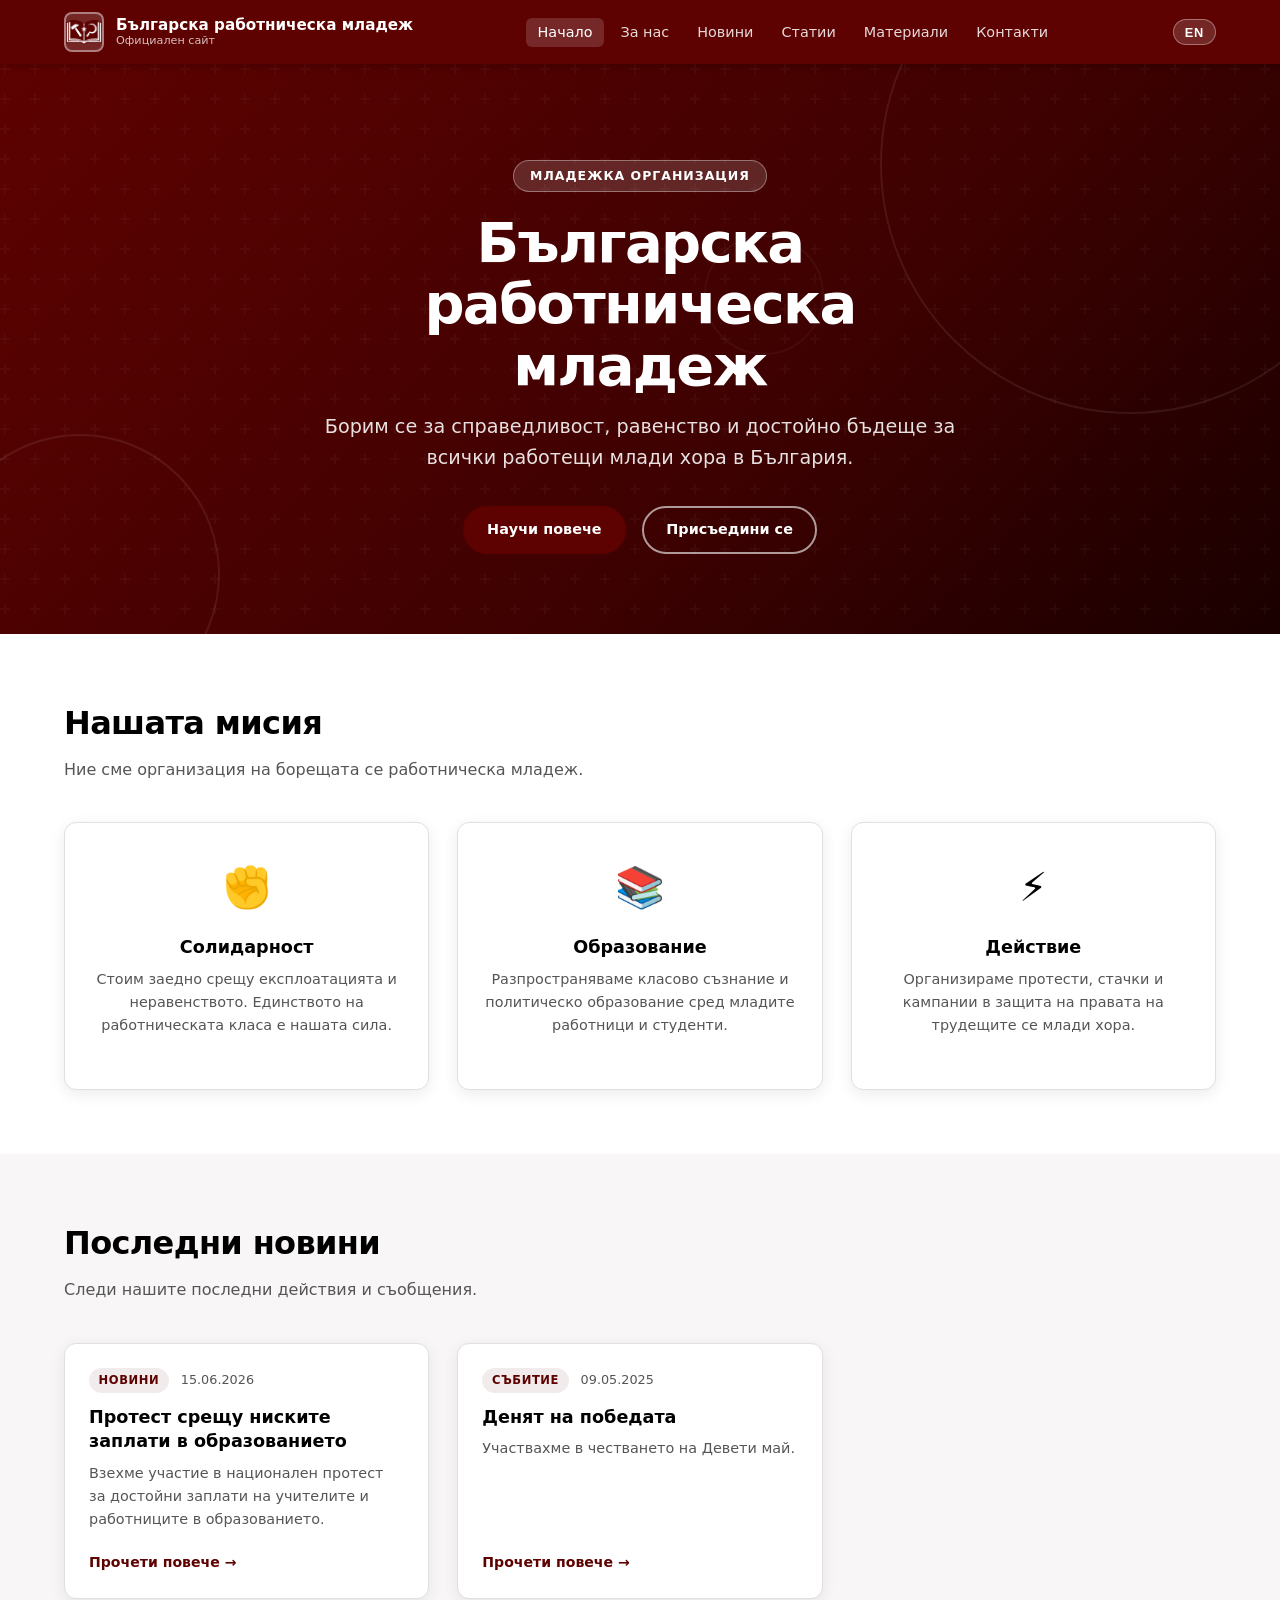
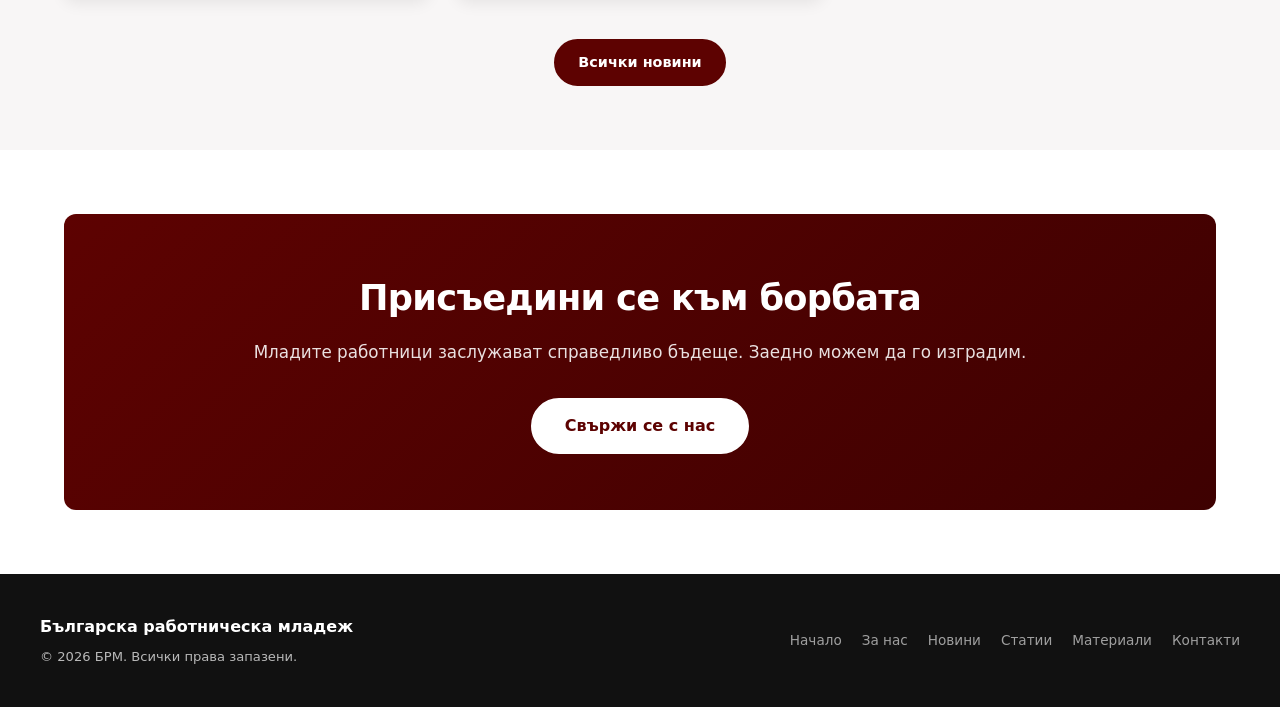
==== index.html @ 30790b2b "Add files via upload" ====
<!DOCTYPE html>
<html lang="bg">
<head>
  <meta charset="UTF-8" />
  <meta name="viewport" content="width=device-width, initial-scale=1.0" />
  <title data-bg="Българска работническа младеж" data-en="Bulgarian Workers' Youth">Българска работническа младеж</title>
  <link rel="icon" href="logo.png" type="image/png" />
  <link rel="stylesheet" href="styles.css" />
</head>
<body>

  <nav class="navbar" role="navigation" aria-label="Main navigation">
    <div class="navbar-inner">
      <a href="index.html" class="navbar-brand">
       <div class="brand-abbr"> <img src="logo.png" alt="БРМ" class="brand-logo" /> </div>
        <div class="brand-name">
          <span class="full" data-lang="bg" class="lang-active">Българска работническа младеж</span>
          <span class="full" data-lang="en">Bulgarian Workers' Youth</span>
          <span class="sub" data-lang="bg" class="lang-active">Официален сайт</span>
          <span class="sub" data-lang="en">Official Website</span>
        </div>
      </a>
      <ul class="nav-links" role="list">
        <li><a href="index.html" class="active">
          <span data-lang="bg" class="lang-active">Начало</span>
          <span data-lang="en">Home</span>
        </a></li>
        <li><a href="about.html">
          <span data-lang="bg" class="lang-active">За нас</span>
          <span data-lang="en">About</span>
        </a></li>
        <li><a href="news.html">
          <span data-lang="bg" class="lang-active">Новини</span>
          <span data-lang="en">News</span>
        </a></li>
        <li><a href="articles.html">
          <span data-lang="bg" class="lang-active">Статии</span>
          <span data-lang="en">Articles</span>
        </a></li>
        <li><a href="materials.html">
          <span data-lang="bg" class="lang-active">Материали</span>
          <span data-lang="en">Materials</span>
        </a></li>
        <li><a href="contact.html">
          <span data-lang="bg" class="lang-active">Контакти</span>
          <span data-lang="en">Contact</span>
        </a></li>
      </ul>
      <div class="nav-controls">
        <button class="lang-btn" aria-label="Switch to English">EN</button>
        <button class="hamburger" aria-label="Toggle menu" aria-expanded="false">
          <span></span><span></span><span></span>
        </button>
      </div>
    </div>
  </nav>

  <section class="hero">
    <div class="hero-content">
      <div class="hero-badge" data-bg="Младежка организация" data-en="Youth Organisation">Младежка организация</div>
      <h1 class="hero-title">
        <span data-bg="Българска работническа младеж" data-en="Bulgarian Workers' Youth">Българска работническа младеж</span>
      </h1>
      <p class="hero-subtitle" data-bg="Борим се за справедливост, равенство и достойно бъдеще за всички работещи млади хора в България." data-en="We fight for justice, equality, and a dignified future for all working young people in Bulgaria.">
        Борим се за справедливост, равенство и достойно бъдеще за всички работещи млади хора в България.
      </p>
      <div class="hero-actions">
        <a href="about.html" class="btn btn-primary" data-bg="Научи повече" data-en="Learn More">Научи повече</a>
        <a href="contact.html" class="btn btn-outline" data-bg="Присъедини се" data-en="Join Us">Присъедини се</a>
      </div>
    </div>
    <div class="hero-decoration">
      <div class="hero-circle hero-circle--1"></div>
      <div class="hero-circle hero-circle--2"></div>
      <div class="hero-circle hero-circle--3"></div>
    </div>
  </section>

  <section class="mission-preview section">
    <div class="container">
      <div class="section-header">
        <h2 data-bg="Нашата мисия" data-en="Our Mission">Нашата мисия</h2>
        <p data-bg="Ние сме организация на борещата се работническа младеж." data-en="We are an organisation of the fighting working youth.">Ние сме организация на борещата се работническа младеж.</p>
      </div>
      <div class="cards-grid cards-grid--3">
        <div class="card card--icon">
          <div class="card-icon">✊</div>
          <h3 class="card-title" data-bg="Солидарност" data-en="Solidarity">Солидарност</h3>
          <p class="card-text" data-bg="Стоим заедно срещу експлоатацията и неравенството. Единството на работническата класа е нашата сила." data-en="We stand together against exploitation and inequality. The unity of the working class is our strength.">Стоим заедно срещу експлоатацията и неравенството. Единството на работническата класа е нашата сила.</p>
        </div>
        <div class="card card--icon">
          <div class="card-icon">📚</div>
          <h3 class="card-title" data-bg="Образование" data-en="Education">Образование</h3>
          <p class="card-text" data-bg="Разпространяваме класово съзнание и политическо образование сред младите работници и студенти." data-en="We spread class consciousness and political education among young workers and students.">Разпространяваме класово съзнание и политическо образование сред младите работници и студенти.</p>
        </div>
        <div class="card card--icon">
          <div class="card-icon">⚡</div>
          <h3 class="card-title" data-bg="Действие" data-en="Action">Действие</h3>
          <p class="card-text" data-bg="Организираме протести, стачки и кампании в защита на правата на трудещите се млади хора." data-en="We organise protests, strikes, and campaigns defending the rights of working young people.">Организираме протести, стачки и кампании в защита на правата на трудещите се млади хора.</p>
        </div>
      </div>
    </div>
  </section>

  <section class="news-teaser section section--alt">
    <div class="container">
      <div class="section-header">
        <h2 data-bg="Последни новини" data-en="Latest News">Последни новини</h2>
        <p data-bg="Следи нашите последни действия и съобщения." data-en="Follow our latest actions and announcements.">Следи нашите последни действия и съобщения.</p>
      </div>
      <div class="cards-grid cards-grid--3">
        <article class="card card--news">
          <div class="card-meta">
            <span class="card-tag" data-bg="Новини" data-en="News">Новини</span>
            <time class="card-date">15.06.2026</time>
          </div>
          <h3 class="card-title" data-bg="Протест срещу ниските заплати в образованието" data-en="Protest Against Low Wages in Education">Протест срещу ниските заплати в образованието</h3>
          <p class="card-text" data-bg="Взехме участие в национален протест за достойни заплати на учителите и работниците в образованието." data-en="We took part in a national protest for dignified wages for teachers and education workers.">Взехме участие в национален протест за достойни заплати на учителите и работниците в образованието.</p>
          <a href="news.html" class="card-link" data-bg="Прочети повече →" data-en="Read more →">Прочети повече →</a>
        </article>
        <article class="card card--news">
          <div class="card-meta">
            <span class="card-tag" data-bg="Събитие" data-en="Event">Събитие</span>
            <time class="card-date">09.05.2025</time>
          </div>
          <h3 class="card-title" data-bg="Денят на победата" data-en="Victory day">Денят на победата</h3>
          <p class="card-text" data-bg="Участвахме в честването на Девети май." data-en="We took part in the celebration of 9th May">Участвахме в честването на Девети май.</p>
          <a href="news.html" class="card-link" data-bg="Прочети повече →" data-en="Read more →">Прочети повече →</a>
        </article>
      </div>
      <div class="section-footer">
        <a href="news.html" class="btn btn-primary" data-bg="Всички новини" data-en="All News">Всички новини</a>
      </div>
    </div>
  </section>

  <section class="cta section">
    <div class="container">
      <div class="cta-box">
        <h2 data-bg="Присъедини се към борбата" data-en="Join the Struggle">Присъедини се към борбата</h2>
        <p data-bg="Младите работници заслужават справедливо бъдеще. Заедно можем да го изградим." data-en="Young workers deserve a fair future. Together we can build it.">Младите работници заслужават справедливо бъдеще. Заедно можем да го изградим.</p>
        <a href="contact.html" class="btn btn-primary btn--large" data-bg="Свържи се с нас" data-en="Get in Touch">Свържи се с нас</a>
      </div>
    </div>
  </section>

  <footer>
    <div class="footer-inner">
      <div>
        <div class="footer-brand">
          <span data-lang="bg" class="lang-active">Българска работническа младеж</span>
          <span data-lang="en">Bulgarian Workers' Youth</span>
        </div>
        <div class="footer-copy">
          <span data-lang="bg" class="lang-active">© 2026 БРМ. Всички права запазени.</span>
          <span data-lang="en">© 2026 BWY. All rights reserved.</span>
        </div>
      </div>
      <nav class="footer-links" aria-label="Footer navigation">
        <a href="index.html">
          <span data-lang="bg" class="lang-active">Начало</span>
          <span data-lang="en">Home</span>
        </a>
        <a href="about.html">
          <span data-lang="bg" class="lang-active">За нас</span>
          <span data-lang="en">About</span>
        </a>
        <a href="news.html">
          <span data-lang="bg" class="lang-active">Новини</span>
          <span data-lang="en">News</span>
        </a>
        <a href="articles.html">
          <span data-lang="bg" class="lang-active">Статии</span>
          <span data-lang="en">Articles</span>
        </a>
        <a href="materials.html">
          <span data-lang="bg" class="lang-active">Материали</span>
          <span data-lang="en">Materials</span>
        </a>
        <a href="contact.html">
          <span data-lang="bg" class="lang-active">Контакти</span>
          <span data-lang="en">Contact</span>
        </a>
      </nav>
    </div>
  </footer>

  <script src="lang.js"></script>
</body>
</html>
---- styles.css ----
:root {
  --primary: #5d0201;
  --primary-dark: #3e0101;
  --primary-light: #7a0302;
  --bg: #ffffff;
  --text: #000000;
  --text-muted: #555555;
  --border: #e0e0e0;
  --card-shadow: 0 4px 16px rgba(0, 0, 0, 0.08);
  --card-shadow-hover: 0 8px 32px rgba(93, 2, 1, 0.15);
  --radius: 12px;
  --radius-sm: 6px;
  --transition: 0.25s ease;
  --font: 'Segoe UI', system-ui, -apple-system, sans-serif;
}

*, *::before, *::after {
  box-sizing: border-box;
  margin: 0;
  padding: 0;
}

html {
  scroll-behavior: smooth;
}

body {
  font-family: var(--font);
  background: var(--bg);
  color: var(--text);
  line-height: 1.6;
  min-height: 100vh;
  display: flex;
  flex-direction: column;
}

img {
  max-width: 100%;
  display: block;
}

a {
  color: var(--primary);
  text-decoration: none;
}

a:hover {
  text-decoration: underline;
}

/* ============================================================
   NAVBAR
============================================================ */
.navbar {
  background: var(--primary);
  position: sticky;
  top: 0;
  z-index: 100;
  box-shadow: 0 2px 8px rgba(0, 0, 0, 0.2);
}

.navbar-inner {
  max-width: 1200px;
  margin: 0 auto;
  padding: 0 1.5rem;
  display: flex;
  align-items: center;
  justify-content: space-between;
  height: 64px;
}

.navbar-brand {
  display: flex;
  align-items: center;
  gap: 0.75rem;
  color: #fff;
  font-weight: 700;
  font-size: 1.1rem;
  text-decoration: none;
  flex-shrink: 0;
}

.navbar-brand:hover {
  text-decoration: none;
  opacity: 0.9;
}

.brand-abbr {
  background: rgba(255, 255, 255, 0.15);
  border: 2px solid rgba(255, 255, 255, 0.4);
  color: #fff;
  font-weight: 800;
  font-size: 1rem;
  width: 40px;
  height: 40px;
  border-radius: 8px;
  display: flex;
  align-items: center;
  justify-content: center;
  letter-spacing: 0.05em;
  flex-shrink: 0;
}

.brand-name {
  display: flex;
  flex-direction: column;
  line-height: 1.2;
}

.brand-name .full {
  font-size: 0.95rem;
}

.brand-name .sub {
  font-size: 0.7rem;
  opacity: 0.75;
  font-weight: 400;
}

.nav-links {
  display: flex;
  align-items: center;
  gap: 0.25rem;
  list-style: none;
}

.nav-links a {
  color: rgba(255, 255, 255, 0.85);
  text-decoration: none;
  padding: 0.4rem 0.75rem;
  border-radius: var(--radius-sm);
  font-size: 0.9rem;
  transition: background var(--transition), color var(--transition);
}

.nav-links a:hover,
.nav-links a.active {
  background: rgba(255, 255, 255, 0.15);
  color: #fff;
  text-decoration: none;
}

.nav-controls {
  display: flex;
  align-items: center;
  gap: 0.75rem;
}

.lang-btn {
  background: rgba(255, 255, 255, 0.15);
  border: 1px solid rgba(255, 255, 255, 0.35);
  color: #fff;
  padding: 0.3rem 0.7rem;
  border-radius: 20px;
  font-size: 0.8rem;
  font-weight: 600;
  cursor: pointer;
  transition: background var(--transition);
  letter-spacing: 0.05em;
}

.lang-btn:hover {
  background: rgba(255, 255, 255, 0.28);
}

.hamburger {
  display: none;
  flex-direction: column;
  gap: 5px;
  background: none;
  border: none;
  cursor: pointer;
  padding: 4px;
}

.hamburger span {
  display: block;
  width: 24px;
  height: 2px;
  background: #fff;
  border-radius: 2px;
  transition: transform var(--transition), opacity var(--transition);
}

/* ============================================================
   MOBILE NAV
============================================================ */
@media (max-width: 768px) {
  .hamburger {
    display: flex;
  }

  .nav-links {
    display: none;
    position: absolute;
    top: 64px;
    left: 0;
    right: 0;
    background: var(--primary-dark);
    flex-direction: column;
    align-items: stretch;
    gap: 0;
    padding: 0.5rem 0;
    box-shadow: 0 4px 12px rgba(0, 0, 0, 0.2);
  }

  .nav-links.open {
    display: flex;
  }

  .nav-links a {
    padding: 0.75rem 1.5rem;
    border-radius: 0;
    font-size: 1rem;
  }

  .brand-name .full {
    font-size: 0.82rem;
  }
}

/* ============================================================
   PAGE HERO (for inner pages)
============================================================ */
.page-hero {
  background: linear-gradient(135deg, var(--primary) 0%, var(--primary-dark) 100%);
  color: #fff;
  padding: 4rem 1.5rem 3rem;
  text-align: center;
}

.page-hero h1 {
  font-size: clamp(1.8rem, 4vw, 2.8rem);
  font-weight: 800;
  margin-bottom: 0.75rem;
  letter-spacing: -0.02em;
}

.page-hero p {
  font-size: 1.1rem;
  opacity: 0.85;
  max-width: 600px;
  margin: 0 auto;
}

/* ============================================================
   CONTAINER
============================================================ */
.container {
  max-width: 1200px;
  margin: 0 auto;
  padding: 0 1.5rem;
}

/* ============================================================
   SECTION
============================================================ */
.section {
  padding: 4rem 0;
}

.section-title {
  font-size: clamp(1.5rem, 3vw, 2rem);
  font-weight: 800;
  margin-bottom: 0.5rem;
  letter-spacing: -0.02em;
}

.section-subtitle {
  color: var(--text-muted);
  margin-bottom: 2.5rem;
  font-size: 1rem;
}

/* ============================================================
   CARDS GRID
============================================================ */
.cards-grid {
  display: grid;
  grid-template-columns: repeat(auto-fill, minmax(300px, 1fr));
  gap: 1.75rem;
}

.card {
  background: #fff;
  border: 1px solid var(--border);
  border-radius: var(--radius);
  overflow: hidden;
  box-shadow: var(--card-shadow);
  transition: transform var(--transition), box-shadow var(--transition);
  display: flex;
  flex-direction: column;
}

.card:hover {
  transform: translateY(-4px);
  box-shadow: var(--card-shadow-hover);
}

.card-img {
  width: 100%;
  height: 180px;
  object-fit: cover;
  background: linear-gradient(135deg, #f5e6e6 0%, #ffe0e0 100%);
  display: flex;
  align-items: center;
  justify-content: center;
  color: var(--primary);
  font-size: 2.5rem;
  flex-shrink: 0;
}

.card-body {
  padding: 1.25rem 1.5rem 1.5rem;
  display: flex;
  flex-direction: column;
  flex: 1;
}

.card-meta {
  display: flex;
  align-items: center;
  gap: 0.75rem;
  margin-bottom: 0.75rem;
  flex-wrap: wrap;
}

.card-date {
  font-size: 0.8rem;
  color: var(--text-muted);
}

.card-tag {
  font-size: 0.72rem;
  font-weight: 600;
  padding: 0.2rem 0.6rem;
  border-radius: 20px;
  background: rgba(93, 2, 1, 0.08);
  color: var(--primary);
  text-transform: uppercase;
  letter-spacing: 0.05em;
}

.card h3 {
  font-size: 1.1rem;
  font-weight: 700;
  margin-bottom: 0.5rem;
  line-height: 1.4;
}

.card p {
  font-size: 0.9rem;
  color: var(--text-muted);
  flex: 1;
  margin-bottom: 1.25rem;
  line-height: 1.6;
}

.card-link {
  display: inline-flex;
  align-items: center;
  gap: 0.3rem;
  color: var(--primary);
  font-weight: 600;
  font-size: 0.88rem;
  text-decoration: none;
  transition: gap var(--transition);
}

.card-link:hover {
  gap: 0.6rem;
  text-decoration: none;
}

/* ============================================================
   BUTTONS
============================================================ */
.btn {
  display: inline-flex;
  align-items: center;
  gap: 0.4rem;
  padding: 0.65rem 1.4rem;
  border-radius: 30px;
  font-size: 0.9rem;
  font-weight: 600;
  cursor: pointer;
  border: 2px solid transparent;
  transition: background var(--transition), color var(--transition), border-color var(--transition), transform var(--transition);
  text-decoration: none;
}

.btn:hover {
  text-decoration: none;
  transform: translateY(-1px);
}

.btn-primary {
  background: var(--primary);
  color: #fff;
  border-color: var(--primary);
}

.btn-primary:hover {
  background: var(--primary-dark);
  border-color: var(--primary-dark);
  color: #fff;
}

.btn-outline {
  background: transparent;
  color: var(--primary);
  border-color: var(--primary);
}

.btn-outline:hover {
  background: var(--primary);
  color: #fff;
}

/* ============================================================
   FILTER BAR
============================================================ */
.filter-bar {
  display: flex;
  gap: 0.5rem;
  flex-wrap: wrap;
  margin-bottom: 2rem;
}

.filter-btn {
  padding: 0.4rem 1rem;
  border-radius: 20px;
  border: 2px solid var(--border);
  background: #fff;
  color: var(--text-muted);
  font-size: 0.85rem;
  font-weight: 600;
  cursor: pointer;
  transition: border-color var(--transition), background var(--transition), color var(--transition);
}

.filter-btn:hover,
.filter-btn.active {
  border-color: var(--primary);
  background: var(--primary);
  color: #fff;
}

/* ============================================================
   MATERIALS LIST
============================================================ */
.materials-list {
  display: flex;
  flex-direction: column;
  gap: 1rem;
}

.material-item {
  display: flex;
  align-items: center;
  gap: 1.25rem;
  padding: 1.25rem 1.5rem;
  background: #fff;
  border: 1px solid var(--border);
  border-radius: var(--radius);
  box-shadow: var(--card-shadow);
  transition: transform var(--transition), box-shadow var(--transition);
}

.material-item:hover {
  transform: translateY(-2px);
  box-shadow: var(--card-shadow-hover);
}

.material-icon {
  width: 52px;
  height: 52px;
  border-radius: 10px;
  display: flex;
  align-items: center;
  justify-content: center;
  font-size: 1.5rem;
  flex-shrink: 0;
}

.material-icon.pdf {
  background: rgba(220, 38, 38, 0.1);
  color: #dc2626;
}

.material-icon.doc {
  background: rgba(37, 99, 235, 0.1);
  color: #2563eb;
}

.material-icon.img {
  background: rgba(5, 150, 105, 0.1);
  color: #059669;
}

.material-icon.zip {
  background: rgba(217, 119, 6, 0.1);
  color: #d97706;
}

.material-info {
  flex: 1;
  min-width: 0;
}

.material-info h3 {
  font-size: 1rem;
  font-weight: 700;
  margin-bottom: 0.25rem;
  white-space: nowrap;
  overflow: hidden;
  text-overflow: ellipsis;
}

.material-info p {
  font-size: 0.85rem;
  color: var(--text-muted);
}

.material-meta {
  display: flex;
  align-items: center;
  gap: 1rem;
  flex-shrink: 0;
}

.material-size {
  font-size: 0.8rem;
  color: var(--text-muted);
  white-space: nowrap;
}

.material-download {
  display: inline-flex;
  align-items: center;
  gap: 0.35rem;
  background: var(--primary);
  color: #fff;
  padding: 0.45rem 1rem;
  border-radius: 20px;
  font-size: 0.82rem;
  font-weight: 600;
  text-decoration: none;
  transition: background var(--transition), transform var(--transition);
  white-space: nowrap;
}

.material-download:hover {
  background: var(--primary-dark);
  color: #fff;
  text-decoration: none;
  transform: translateY(-1px);
}

@media (max-width: 600px) {
  .material-item {
    flex-wrap: wrap;
    gap: 0.75rem;
  }

  .material-meta {
    width: 100%;
    justify-content: space-between;
  }
}

/* ============================================================
   FOOTER
============================================================ */
footer {
  background: #111;
  color: rgba(255, 255, 255, 0.7);
  padding: 2.5rem 1.5rem;
  margin-top: auto;
}

.footer-inner {
  max-width: 1200px;
  margin: 0 auto;
  display: grid;
  grid-template-columns: 1fr auto;
  gap: 2rem;
  align-items: center;
}

.footer-brand {
  font-weight: 700;
  color: #fff;
  font-size: 1rem;
  margin-bottom: 0.35rem;
}

.footer-copy {
  font-size: 0.82rem;
}

.footer-links {
  display: flex;
  gap: 1.25rem;
  flex-wrap: wrap;
  justify-content: flex-end;
}

.footer-links a {
  color: rgba(255, 255, 255, 0.6);
  font-size: 0.85rem;
  text-decoration: none;
  transition: color var(--transition);
}

.footer-links a:hover {
  color: #fff;
  text-decoration: none;
}

@media (max-width: 600px) {
  .footer-inner {
    grid-template-columns: 1fr;
  }

  .footer-links {
    justify-content: flex-start;
  }
}

/* ============================================================
   HERO (home page)
============================================================ */
.hero {
  background: linear-gradient(135deg, var(--primary) 0%, var(--primary-dark) 60%, #1a0000 100%);
  color: #fff;
  padding: 6rem 1.5rem 5rem;
  text-align: center;
  position: relative;
  overflow: hidden;
}

.hero::before {
  content: '';
  position: absolute;
  inset: 0;
  background: url("data:image/svg+xml,%3Csvg width='60' height='60' viewBox='0 0 60 60' xmlns='http://www.w3.org/2000/svg'%3E%3Cg fill='none' fill-rule='evenodd'%3E%3Cg fill='%23ffffff' fill-opacity='0.03'%3E%3Cpath d='M36 34v-4h-2v4h-4v2h4v4h2v-4h4v-2h-4zm0-30V0h-2v4h-4v2h4v4h2V6h4V4h-4zM6 34v-4H4v4H0v2h4v4h2v-4h4v-2H6zM6 4V0H4v4H0v2h4v4h2V6h4V4H6z'/%3E%3C/g%3E%3C/g%3E%3C/svg%3E");
}

.hero-content {
  position: relative;
  max-width: 700px;
  margin: 0 auto;
}

.hero h1 {
  font-size: clamp(2rem, 5vw, 3.5rem);
  font-weight: 900;
  letter-spacing: -0.03em;
  margin-bottom: 1rem;
  line-height: 1.1;
}

.hero p {
  font-size: clamp(1rem, 2.5vw, 1.2rem);
  opacity: 0.88;
  margin-bottom: 2rem;
  line-height: 1.6;
}

.hero-actions {
  display: flex;
  gap: 1rem;
  justify-content: center;
  flex-wrap: wrap;
}

.btn-hero {
  background: #fff;
  color: var(--primary);
  border-color: #fff;
  font-size: 1rem;
  padding: 0.75rem 1.75rem;
}

.btn-hero:hover {
  background: rgba(255, 255, 255, 0.9);
  color: var(--primary-dark);
  border-color: rgba(255, 255, 255, 0.9);
}

.btn-hero-outline {
  background: transparent;
  color: #fff;
  border-color: rgba(255, 255, 255, 0.6);
  font-size: 1rem;
  padding: 0.75rem 1.75rem;
}

.btn-hero-outline:hover {
  background: rgba(255, 255, 255, 0.12);
  border-color: #fff;
  color: #fff;
}

/* ============================================================
   PAGINATION
============================================================ */
.pagination {
  display: flex;
  gap: 0.4rem;
  justify-content: center;
  margin-top: 3rem;
}

.page-item {
  width: 36px;
  height: 36px;
  display: flex;
  align-items: center;
  justify-content: center;
  border-radius: 8px;
  border: 1px solid var(--border);
  font-size: 0.88rem;
  font-weight: 600;
  cursor: pointer;
  color: var(--text-muted);
  background: #fff;
  transition: background var(--transition), color var(--transition), border-color var(--transition);
  text-decoration: none;
}

.page-item:hover,
.page-item.active {
  background: var(--primary);
  color: #fff;
  border-color: var(--primary);
  text-decoration: none;
}

/* ============================================================
   LANGUAGE HIDDEN
============================================================ */
[data-lang]:not(.lang-active) {
  display: none;
}

/* ============================================================
   HERO EXTRAS
============================================================ */
.hero-badge {
  display: inline-block;
  background: rgba(255, 255, 255, 0.15);
  border: 1px solid rgba(255, 255, 255, 0.35);
  color: #fff;
  padding: 0.3rem 1rem;
  border-radius: 20px;
  font-size: 0.78rem;
  font-weight: 700;
  letter-spacing: 0.08em;
  text-transform: uppercase;
  margin-bottom: 1.25rem;
}

.hero-decoration {
  position: absolute;
  inset: 0;
  pointer-events: none;
  overflow: hidden;
}

.hero-circle {
  position: absolute;
  border-radius: 50%;
  border: 2px solid rgba(255, 255, 255, 0.08);
}

.hero-circle--1 {
  width: 500px;
  height: 500px;
  top: -150px;
  right: -100px;
}

.hero-circle--2 {
  width: 280px;
  height: 280px;
  bottom: -80px;
  left: -60px;
}

.hero-circle--3 {
  width: 120px;
  height: 120px;
  top: 30%;
  left: 55%;
  opacity: 0.5;
}

.hero .btn-outline {
  background: transparent;
  color: #fff;
  border-color: rgba(255, 255, 255, 0.6);
}

.hero .btn-outline:hover {
  background: rgba(255, 255, 255, 0.12);
  border-color: #fff;
  color: #fff;
}

/* ============================================================
   CARD GRID VARIANTS
============================================================ */
.cards-grid--2 { grid-template-columns: repeat(auto-fill, minmax(340px, 1fr)); }
.cards-grid--3 { grid-template-columns: repeat(auto-fill, minmax(270px, 1fr)); }

/* ============================================================
   CARD VARIANTS
============================================================ */
.card--icon,
.card--feature {
  padding: 2rem 1.5rem;
  text-align: center;
  align-items: center;
}

.card--news {
  padding: 1.5rem;
}

.card-icon {
  font-size: 2.5rem;
  margin-bottom: 1rem;
  display: block;
}

.card-title {
  font-size: 1.05rem;
  font-weight: 700;
  margin-bottom: 0.5rem;
  line-height: 1.4;
}

.card-text {
  font-size: 0.9rem;
  color: var(--text-muted);
  line-height: 1.6;
}

/* ============================================================
   SECTION VARIANTS
============================================================ */
.section--alt {
  background: #f8f6f6;
}

.section-header {
  margin-bottom: 2.5rem;
}

.section-header h2 {
  font-size: clamp(1.5rem, 3vw, 2rem);
  font-weight: 800;
  margin-bottom: 0.5rem;
  letter-spacing: -0.02em;
}

.section-header p {
  color: var(--text-muted);
}

.section-label {
  display: inline-block;
  color: var(--primary);
  font-size: 0.75rem;
  font-weight: 700;
  text-transform: uppercase;
  letter-spacing: 0.1em;
  margin-bottom: 0.5rem;
}

.section-footer {
  text-align: center;
  margin-top: 2.5rem;
}

/* ============================================================
   CONTENT BLOCK (about page split layout)
============================================================ */
.content-block--split {
  display: grid;
  grid-template-columns: 3fr 2fr;
  gap: 3rem;
  align-items: start;
}

@media (max-width: 768px) {
  .content-block--split {
    grid-template-columns: 1fr;
    gap: 2rem;
  }
}

.content-block__text h2 {
  font-size: clamp(1.4rem, 3vw, 2rem);
  font-weight: 800;
  margin-bottom: 1rem;
  letter-spacing: -0.02em;
}

.content-block__text p {
  color: var(--text-muted);
  margin-bottom: 1rem;
  line-height: 1.7;
}

.content-block__aside {
  display: flex;
  flex-direction: column;
  gap: 1rem;
}

/* ============================================================
   STAT CARDS (about page)
============================================================ */
.stat-card {
  background: var(--primary);
  color: #fff;
  padding: 1.5rem 1.25rem;
  border-radius: var(--radius);
  text-align: center;
}

.stat-number {
  font-size: 2.5rem;
  font-weight: 900;
  line-height: 1;
  margin-bottom: 0.35rem;
}

.stat-label {
  font-size: 0.82rem;
  opacity: 0.85;
}

/* ============================================================
   VALUES LIST (about page)
============================================================ */
.values-list {
  display: flex;
  flex-direction: column;
  gap: 1.25rem;
}

.value-item {
  display: flex;
  gap: 1.5rem;
  align-items: flex-start;
  padding: 1.5rem;
  background: #fff;
  border: 1px solid var(--border);
  border-radius: var(--radius);
  box-shadow: var(--card-shadow);
  transition: box-shadow var(--transition);
}

.value-item:hover {
  box-shadow: var(--card-shadow-hover);
}

.value-number {
  font-size: 1.75rem;
  font-weight: 900;
  color: var(--primary);
  opacity: 0.35;
  line-height: 1;
  flex-shrink: 0;
  min-width: 2.5rem;
}

.value-content h3 {
  font-size: 1.05rem;
  font-weight: 700;
  margin-bottom: 0.35rem;
}

.value-content p {
  font-size: 0.88rem;
  color: var(--text-muted);
  line-height: 1.6;
}

/* ============================================================
   CTA BOX
============================================================ */
.cta-box {
  background: linear-gradient(135deg, var(--primary) 0%, var(--primary-dark) 100%);
  color: #fff;
  padding: 3.5rem 2rem;
  border-radius: var(--radius);
  text-align: center;
}

.cta-box h2 {
  font-size: clamp(1.5rem, 3vw, 2.2rem);
  font-weight: 800;
  margin-bottom: 0.75rem;
  letter-spacing: -0.02em;
}

.cta-box p {
  opacity: 0.88;
  margin-bottom: 2rem;
  font-size: 1.05rem;
}

.cta-box .btn-primary {
  background: #fff;
  color: var(--primary);
  border-color: #fff;
}

.cta-box .btn-primary:hover {
  background: rgba(255, 255, 255, 0.9);
  border-color: rgba(255, 255, 255, 0.9);
  color: var(--primary-dark);
}

.btn--large {
  padding: 0.85rem 2rem;
  font-size: 1rem;
}

/* ============================================================
   CONTACT PAGE
============================================================ */
.contact-layout {
  display: grid;
  grid-template-columns: 1fr 1.6fr;
  gap: 3rem;
  align-items: start;
}

@media (max-width: 768px) {
  .contact-layout {
    grid-template-columns: 1fr;
    gap: 2rem;
  }
}

.contact-card {
  background: #fff;
  border: 1px solid var(--border);
  border-radius: var(--radius);
  box-shadow: var(--card-shadow);
  padding: 2.5rem 1.75rem;
  text-align: center;
}

.contact-card__icon {
  font-size: 3rem;
  margin-bottom: 1rem;
}

.contact-card__title {
  font-size: 1.3rem;
  font-weight: 700;
  margin-bottom: 0.75rem;
}

.contact-card__text {
  color: var(--text-muted);
  margin-bottom: 1.5rem;
  line-height: 1.6;
  font-size: 0.95rem;
}

.contact-email {
  display: inline-block;
  font-size: 1.1rem;
  font-weight: 700;
  color: var(--primary);
  padding: 0.5rem 1.25rem;
  border: 2px solid var(--primary);
  border-radius: 30px;
  transition: background var(--transition), color var(--transition);
  text-decoration: none;
}

.contact-email:hover {
  background: var(--primary);
  color: #fff;
  text-decoration: none;
}

.contact-social h2 {
  font-size: 1.4rem;
  font-weight: 800;
  margin-bottom: 0.5rem;
}

.contact-social > p {
  color: var(--text-muted);
  margin-bottom: 1.5rem;
  font-size: 0.95rem;
}

.social-links {
  display: flex;
  flex-direction: column;
  gap: 0.75rem;
}

.social-link {
  display: flex;
  align-items: center;
  gap: 1rem;
  padding: 0.9rem 1.25rem;
  border-radius: var(--radius);
  border: 1px solid var(--border);
  background: #fff;
  text-decoration: none;
  color: var(--text);
  box-shadow: var(--card-shadow);
  transition: transform var(--transition), box-shadow var(--transition);
}

.social-link:hover {
  transform: translateX(4px);
  box-shadow: var(--card-shadow-hover);
  text-decoration: none;
}

.social-link__icon {
  width: 36px;
  height: 36px;
  display: flex;
  align-items: center;
  justify-content: center;
  flex-shrink: 0;
  border-radius: 6px;
}

.social-link--facebook .social-link__icon { background: rgba(24, 119, 242, 0.1); color: #1877f2; }
.social-link--instagram .social-link__icon { background: rgba(225, 48, 108, 0.1); color: #e1306c; }
.social-link--twitter .social-link__icon { background: rgba(0, 0, 0, 0.07); color: #000; }
.social-link--telegram .social-link__icon { background: rgba(0, 136, 204, 0.1); color: #0088cc; }
.social-link--youtube .social-link__icon { background: rgba(255, 0, 0, 0.1); color: #ff0000; }

.social-link__name {
  font-weight: 700;
  font-size: 0.95rem;
  flex: 1;
}

.social-link__handle {
  font-size: 0.8rem;
  color: var(--text-muted);
}

/* ============================================================
   JOIN BANNER (contact page)
============================================================ */
.join-banner {
  display: flex;
  align-items: center;
  justify-content: space-between;
  gap: 2rem;
  flex-wrap: wrap;
  background: #fff;
  border: 1px solid var(--border);
  border-radius: var(--radius);
  padding: 2rem 2.5rem;
  box-shadow: var(--card-shadow);
}

.join-banner__content h2 {
  font-size: 1.3rem;
  font-weight: 800;
  margin-bottom: 0.35rem;
}

.join-banner__content p {
  color: var(--text-muted);
  font-size: 0.9rem;
}

/* ============================================================
   UTILITY
============================================================ */
.text-center { text-align: center; }
.mt-1 { margin-top: 0.5rem; }
.mt-2 { margin-top: 1rem; }
.mt-3 { margin-top: 1.5rem; }
.mb-2 { margin-bottom: 1rem; }
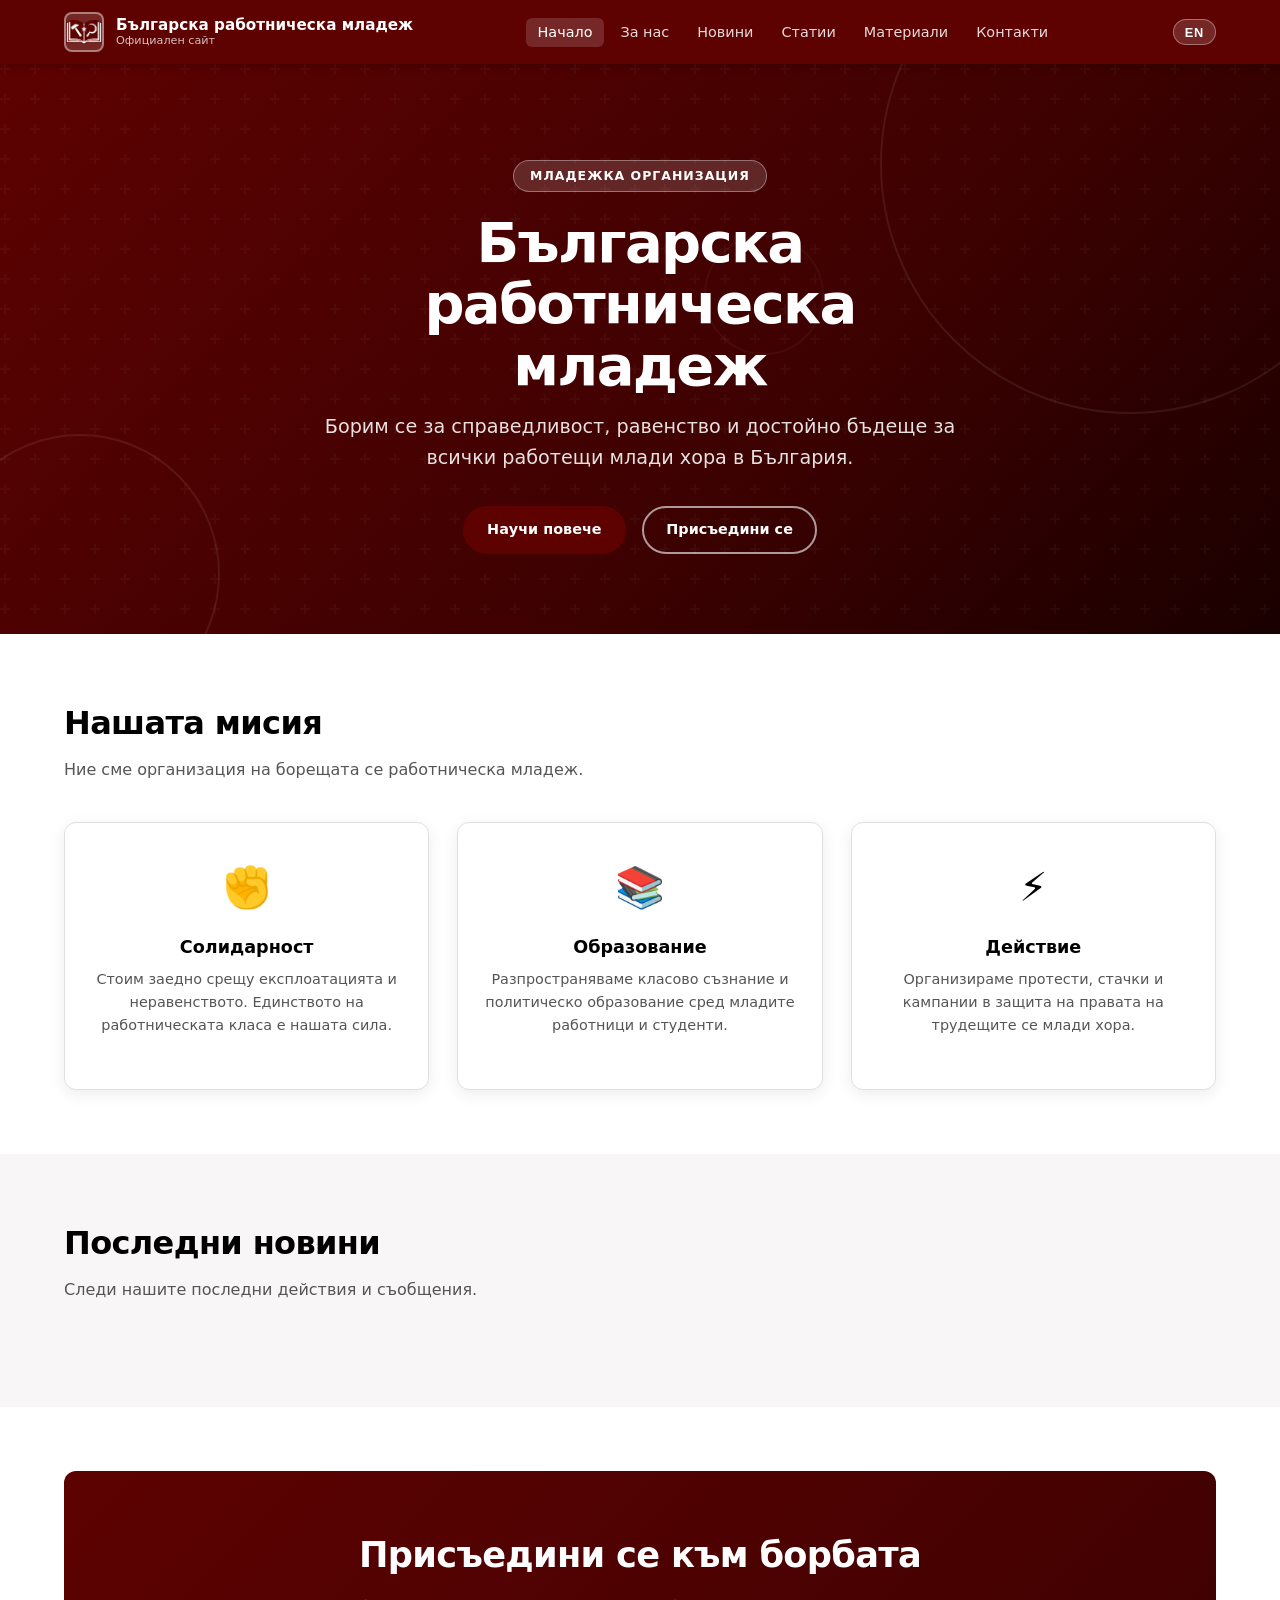
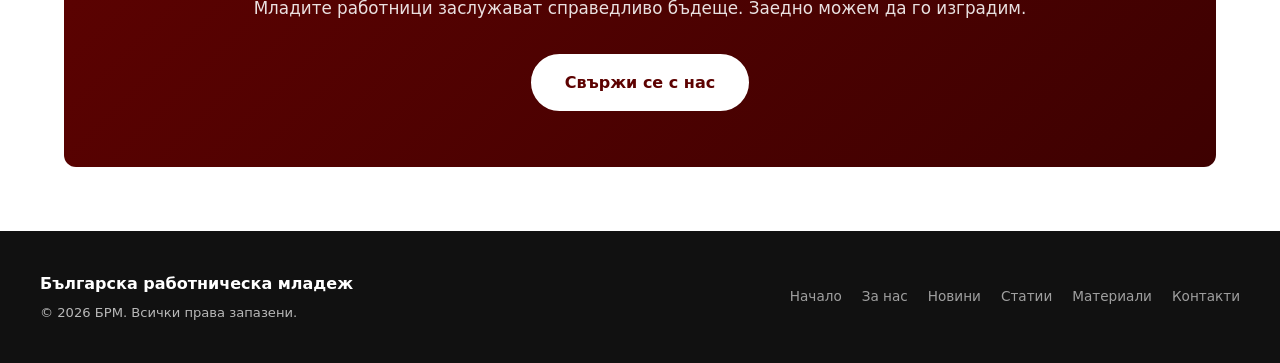
==== commit f425904a: "Update index.html Премахнати редове: cards-grid section-footer" ====
--- a/index.html
+++ b/index.html
@@ -108,29 +108,6 @@
         <h2 data-bg="Последни новини" data-en="Latest News">Последни новини</h2>
         <p data-bg="Следи нашите последни действия и съобщения." data-en="Follow our latest actions and announcements.">Следи нашите последни действия и съобщения.</p>
       </div>
-      <div class="cards-grid cards-grid--3">
-        <article class="card card--news">
-          <div class="card-meta">
-            <span class="card-tag" data-bg="Новини" data-en="News">Новини</span>
-            <time class="card-date">15.06.2026</time>
-          </div>
-          <h3 class="card-title" data-bg="Протест срещу ниските заплати в образованието" data-en="Protest Against Low Wages in Education">Протест срещу ниските заплати в образованието</h3>
-          <p class="card-text" data-bg="Взехме участие в национален протест за достойни заплати на учителите и работниците в образованието." data-en="We took part in a national protest for dignified wages for teachers and education workers.">Взехме участие в национален протест за достойни заплати на учителите и работниците в образованието.</p>
-          <a href="news.html" class="card-link" data-bg="Прочети повече →" data-en="Read more →">Прочети повече →</a>
-        </article>
-        <article class="card card--news">
-          <div class="card-meta">
-            <span class="card-tag" data-bg="Събитие" data-en="Event">Събитие</span>
-            <time class="card-date">09.05.2025</time>
-          </div>
-          <h3 class="card-title" data-bg="Денят на победата" data-en="Victory day">Денят на победата</h3>
-          <p class="card-text" data-bg="Участвахме в честването на Девети май." data-en="We took part in the celebration of 9th May">Участвахме в честването на Девети май.</p>
-          <a href="news.html" class="card-link" data-bg="Прочети повече →" data-en="Read more →">Прочети повече →</a>
-        </article>
-      </div>
-      <div class="section-footer">
-        <a href="news.html" class="btn btn-primary" data-bg="Всички новини" data-en="All News">Всички новини</a>
-      </div>
     </div>
   </section>
 
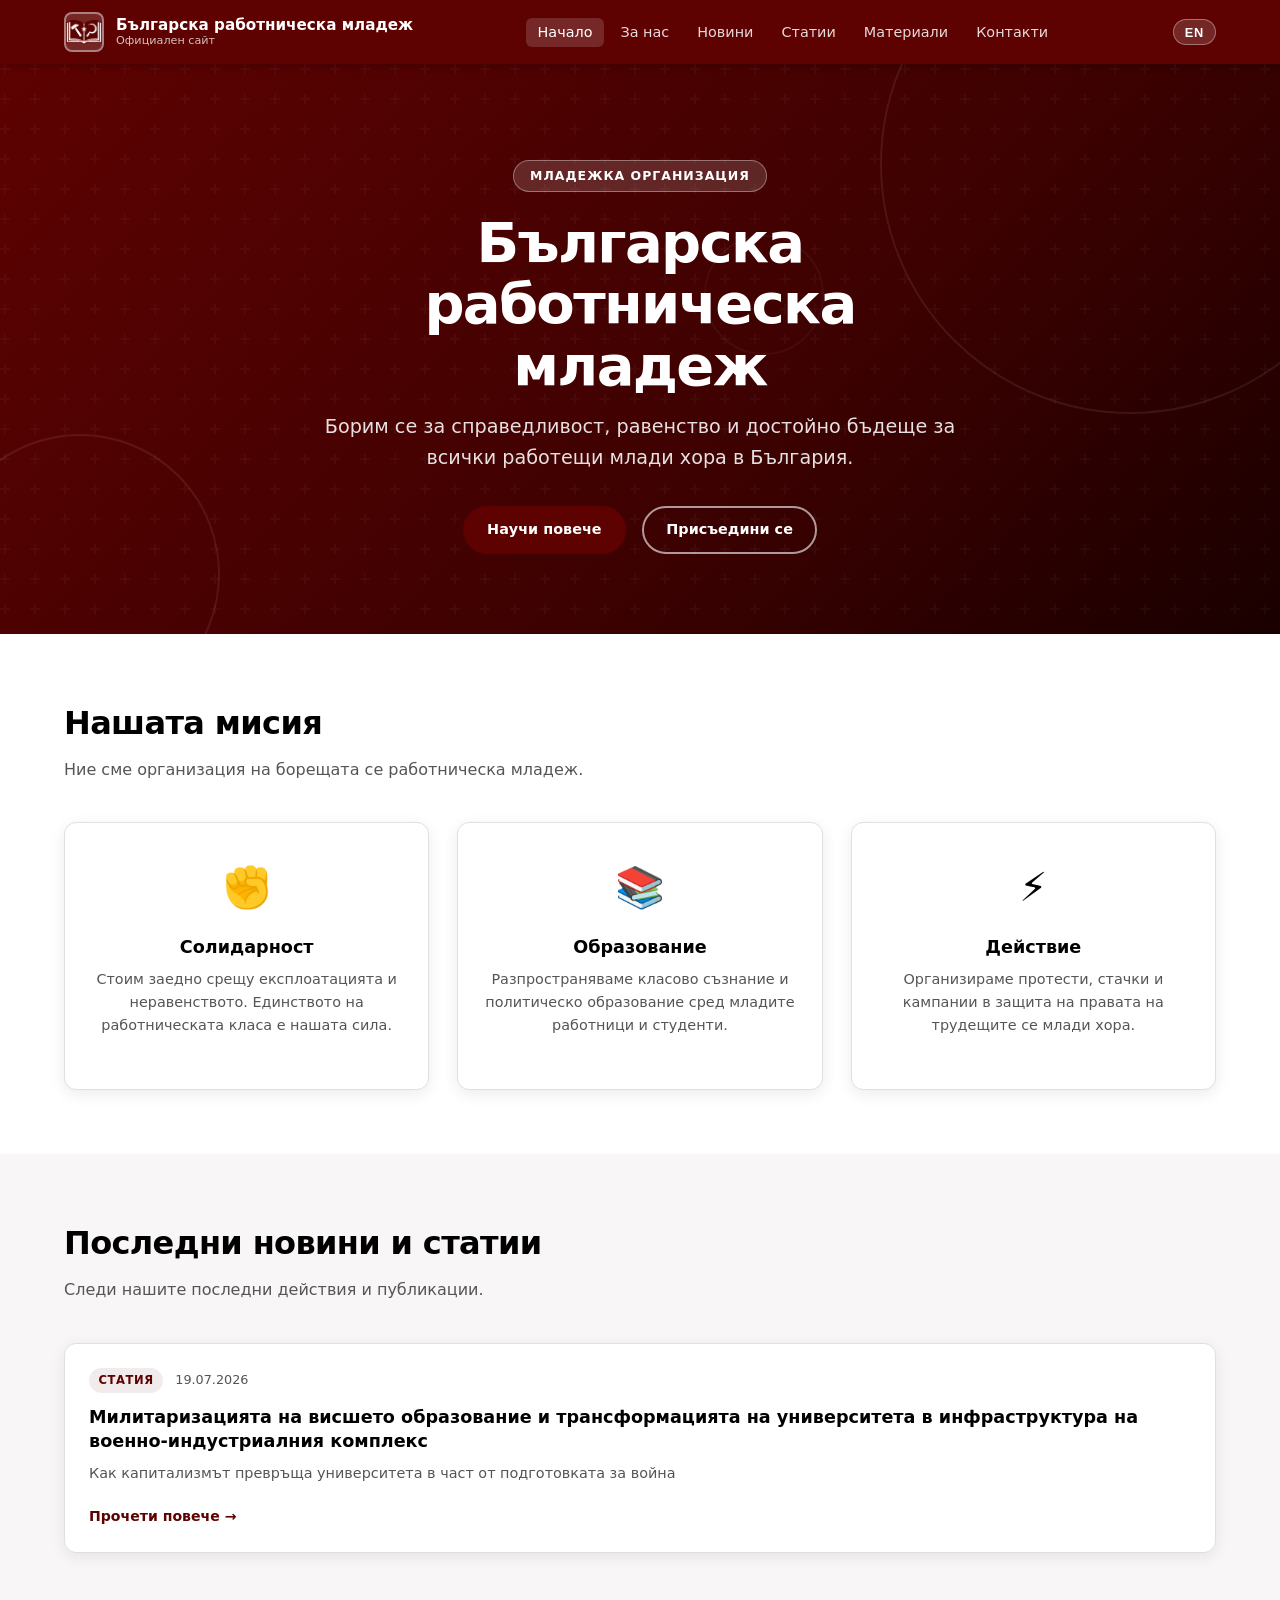
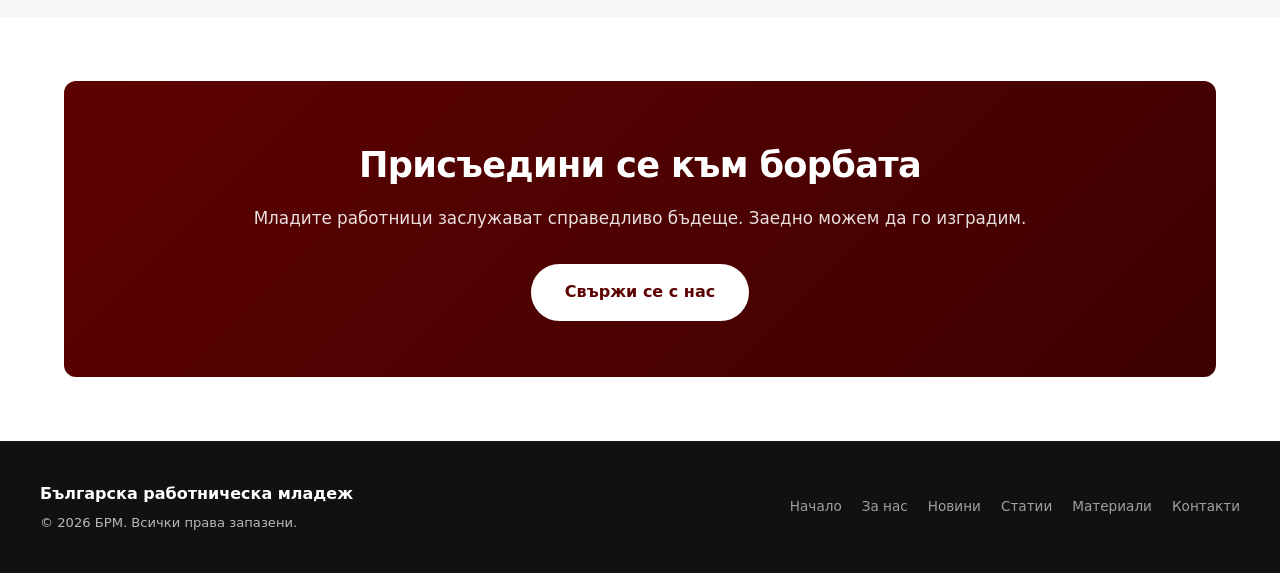
==== commit adcd895a: "Update index.html" ====
--- a/index.html
+++ b/index.html
@@ -105,9 +105,18 @@
   <section class="news-teaser section section--alt">
     <div class="container">
       <div class="section-header">
-        <h2 data-bg="Последни новини" data-en="Latest News">Последни новини</h2>
-        <p data-bg="Следи нашите последни действия и съобщения." data-en="Follow our latest actions and announcements.">Следи нашите последни действия и съобщения.</p>
+        <h2 data-bg="Последни новини и статии" data-en="Latest News and Articles">Последни новини и статии</h2>
+        <p data-bg="Следи нашите последни действия и публикации." data-en="Follow our latest actions and publications.">Следи нашите последни действия и публикации.</p>
       </div>
+      <article class="card card--news">
+          <div class="card-meta">
+            <span class="card-tag" data-bg="Статия" data-en="Article">Статия</span>
+            <time class="card-date">19.07.2026</time>
+          </div>
+          <h3 class="card-title" data-bg="Милитаризацията на висшето образование и трансформацията на университета в инфраструктура на военно-индустриалния комплекс" data-en="The militarization of higher education and the transformation of the university into an infrastructure of the military-industrial complex">Милитаризацията на висшето образование и трансформацията на университета в инфраструктура на военно-индустриалния комплекс</h3>
+          <p class="card-text" data-bg="Как капитализмът превръща университета в част от подготовката за война" data-en="How capitalism turns the university into part of the preparation for war">Как капитализмът превръща университета в част от подготовката за война</p>
+          <a href="militarization-of-higher-education.html" class="card-link" data-bg="Прочети повече →" data-en="Read more →">Прочети повече →</a>
+        </article>
     </div>
   </section>
 
--- a/styles.css
+++ b/styles.css
@@ -308,6 +308,14 @@
   color: var(--primary);
   font-size: 2.5rem;
   flex-shrink: 0;
+  overflow: hidden;
+}
+
+.card-img img {
+  width: 100%;
+  height: 100%;
+  object-fit: cover;
+  display: block;
 }
 
 .card-body {
@@ -1187,6 +1195,351 @@
 }
 
 /* ============================================================
+   POST / ARTICLE PAGE
+============================================================ */
+.post-breadcrumb {
+  padding: 1rem 0;
+  font-size: 0.85rem;
+  color: var(--text-muted);
+}
+
+.post-breadcrumb a {
+  color: var(--text-muted);
+  text-decoration: none;
+  transition: color var(--transition);
+}
+
+.post-breadcrumb a:hover {
+  color: var(--primary);
+}
+
+.post-breadcrumb span {
+  margin: 0 0.4rem;
+  opacity: 0.5;
+}
+
+.post-header {
+  padding: 2.5rem 0 2rem;
+  border-bottom: 1px solid var(--border);
+  margin-bottom: 2.5rem;
+}
+
+.post-title {
+  font-size: clamp(1.75rem, 4vw, 2.75rem);
+  font-weight: 900;
+  line-height: 1.15;
+  letter-spacing: -0.02em;
+  margin-bottom: 1rem;
+}
+
+.post-lead {
+  font-size: 1.1rem;
+  color: var(--text-muted);
+  line-height: 1.75;
+  max-width: 680px;
+}
+
+.post-layout {
+  display: grid;
+  grid-template-columns: 1fr 260px;
+  gap: 3.5rem;
+  align-items: start;
+  min-width: 0;
+}
+
+.post-layout > * {
+  min-width: 0;
+}
+
+@media (max-width: 900px) {
+  .post-layout {
+    grid-template-columns: 1fr;
+    gap: 2.5rem;
+  }
+}
+
+.post-body {
+  font-size: 1.05rem;
+  line-height: 1.85;
+  }
+
+.post-body h2 {
+  font-size: 1.45rem;
+  font-weight: 800;
+  margin: 2.25rem 0 0.75rem;
+  letter-spacing: -0.02em;
+}
+
+.post-body h3 {
+  font-size: 1.15rem;
+  font-weight: 700;
+  margin: 1.75rem 0 0.5rem;
+}
+
+.post-body p {
+  margin-bottom: 1.25rem;
+}
+
+.post-body blockquote {
+  border-left: 4px solid var(--primary);
+  margin: 1.75rem 0;
+  padding: 1rem 1.5rem;
+  background: #f8f6f6;
+  border-radius: 0 var(--radius-sm) var(--radius-sm) 0;
+  font-style: italic;
+  color: var(--text-muted);
+}
+
+.post-body blockquote p {
+  margin: 0;
+}
+
+.post-body ul,
+.post-body ol {
+  margin: 0 0 1.25rem 1.5rem;
+}
+
+.post-body li {
+  margin-bottom: 0.4rem;
+}
+
+.post-body figure {
+  margin: 2rem 0;
+}
+
+.post-body figure img {
+  border-radius: var(--radius-sm);
+  width: 100%;
+}
+
+.post-body figcaption {
+  font-size: 0.82rem;
+  color: var(--text-muted);
+  text-align: center;
+  margin-top: 0.5rem;
+  font-style: italic;
+}
+
+.post-sidebar {
+  position: sticky;
+  top: 80px;
+  display: flex;
+  flex-direction: column;
+  gap: 1.5rem;
+}
+
+.sidebar-card {
+  background: #f8f6f6;
+  border: 1px solid var(--border);
+  border-radius: var(--radius);
+  padding: 1.4rem 1.25rem;
+}
+
+.sidebar-card h4 {
+  font-size: 0.78rem;
+  font-weight: 700;
+  text-transform: uppercase;
+  letter-spacing: 0.1em;
+  color: var(--text-muted);
+  margin-bottom: 0.9rem;
+}
+
+.sidebar-card ul {
+  list-style: none;
+  padding: 0;
+}
+
+.sidebar-card ul li {
+  border-bottom: 1px solid var(--border);
+  padding: 0.55rem 0;
+  font-size: 0.87rem;
+}
+
+.sidebar-card ul li:last-child {
+  border-bottom: none;
+  padding-bottom: 0;
+}
+
+.sidebar-card ul li a {
+  color: var(--text);
+  font-weight: 500;
+  text-decoration: none;
+  transition: color var(--transition);
+  display: block;
+}
+
+.sidebar-card ul li a:hover {
+  color: var(--primary);
+}
+
+.post-resources {
+  margin: 2.5rem 0 0;
+  padding: 1.5rem 1.75rem;
+  background: #f8f6f6;
+  border: 1px solid var(--border);
+  border-left: 4px solid var(--primary);
+  border-radius: 0 var(--radius) var(--radius) 0;
+}
+
+.post-resources-title {
+  font-size: 1rem;
+  font-weight: 700;
+  text-transform: uppercase;
+  letter-spacing: 0.08em;
+  color: var(--text-muted);
+  margin: 0 0 1rem;
+}
+
+.post-resources-list {
+  margin: 0;
+  padding-left: 1.4rem;
+  display: flex;
+  flex-direction: column;
+  gap: 0.5rem;
+}
+
+.post-resources-list li {
+  font-size: 0.9rem;
+  line-height: 1.5;
+}
+
+.post-resources-list a {
+  color: var(--primary);
+  text-decoration: underline;
+  text-underline-offset: 3px;
+  transition: opacity var(--transition);
+  overflow-wrap: break-word;
+  word-break: break-all;
+}
+
+.post-resources-list a:hover {
+  opacity: 0.75;
+  text-decoration: underline;
+}
+
+.post-footer-nav {
+  display: flex;
+  justify-content: space-between;
+  align-items: center;
+  padding: 2rem 0;
+  margin-top: 3rem;
+  border-top: 1px solid var(--border);
+  gap: 1rem;
+  flex-wrap: wrap;
+}
+
+.post-back-link {
+  display: inline-flex;
+  align-items: center;
+  gap: 0.35rem;
+  color: var(--primary);
+  font-weight: 600;
+  font-size: 0.9rem;
+  text-decoration: none;
+  transition: gap var(--transition);
+}
+
+.post-back-link:hover {
+  gap: 0.6rem;
+  text-decoration: none;
+}
+
+/* ============================================================
+   RESPONSIVE — TABLET (≤ 900px)
+============================================================ */
+@media (max-width: 900px) {
+  .cards-grid--2 {
+    grid-template-columns: repeat(auto-fill, minmax(260px, 1fr));
+  }
+}
+
+/* ============================================================
+   RESPONSIVE — MOBILE (≤ 600px)
+============================================================ */
+@media (max-width: 600px) {
+  .section {
+    padding: 2.5rem 0;
+  }
+
+  .cards-grid,
+  .cards-grid--2,
+  .cards-grid--3 {
+    grid-template-columns: 1fr;
+    gap: 1.25rem;
+  }
+
+  .brand-name .sub {
+    display: none;
+  }
+
+  .cta-box {
+    padding: 2rem 1.25rem;
+  }
+
+  .post-resources {
+    padding: 1.1rem 1.25rem;
+  }
+
+  .post-footer-nav {
+    flex-direction: column;
+    align-items: flex-start;
+    gap: 0.75rem;
+  }
+
+  .post-layout {
+    gap: 2rem;
+  }
+
+  .value-item {
+    flex-direction: column;
+    gap: 0.75rem;
+  }
+
+  .join-banner {
+    flex-direction: column;
+    align-items: flex-start;
+    padding: 1.5rem;
+  }
+
+  .contact-card {
+    padding: 1.75rem 1.25rem;
+  }
+
+  .section-header {
+    margin-bottom: 1.75rem;
+  }
+
+  .pagination {
+    margin-top: 2rem;
+  }
+}
+
+/* ============================================================
+   RESPONSIVE — SMALL MOBILE (≤ 400px)
+============================================================ */
+@media (max-width: 400px) {
+  .brand-name {
+    display: none;
+  }
+
+  .post-header {
+    padding: 1.5rem 0 1.25rem;
+  }
+
+  .post-title {
+    font-size: clamp(1.4rem, 7vw, 1.75rem);
+  }
+
+  .hero {
+    padding: 4rem 1rem 3.5rem;
+  }
+
+  .page-hero {
+    padding: 3rem 1rem 2.5rem;
+  }
+}
+
+/* ============================================================
    UTILITY
 ============================================================ */
 .text-center { text-align: center; }
@@ -1194,3 +1547,4 @@
 .mt-2 { margin-top: 1rem; }
 .mt-3 { margin-top: 1.5rem; }
 .mb-2 { margin-bottom: 1rem; }
+
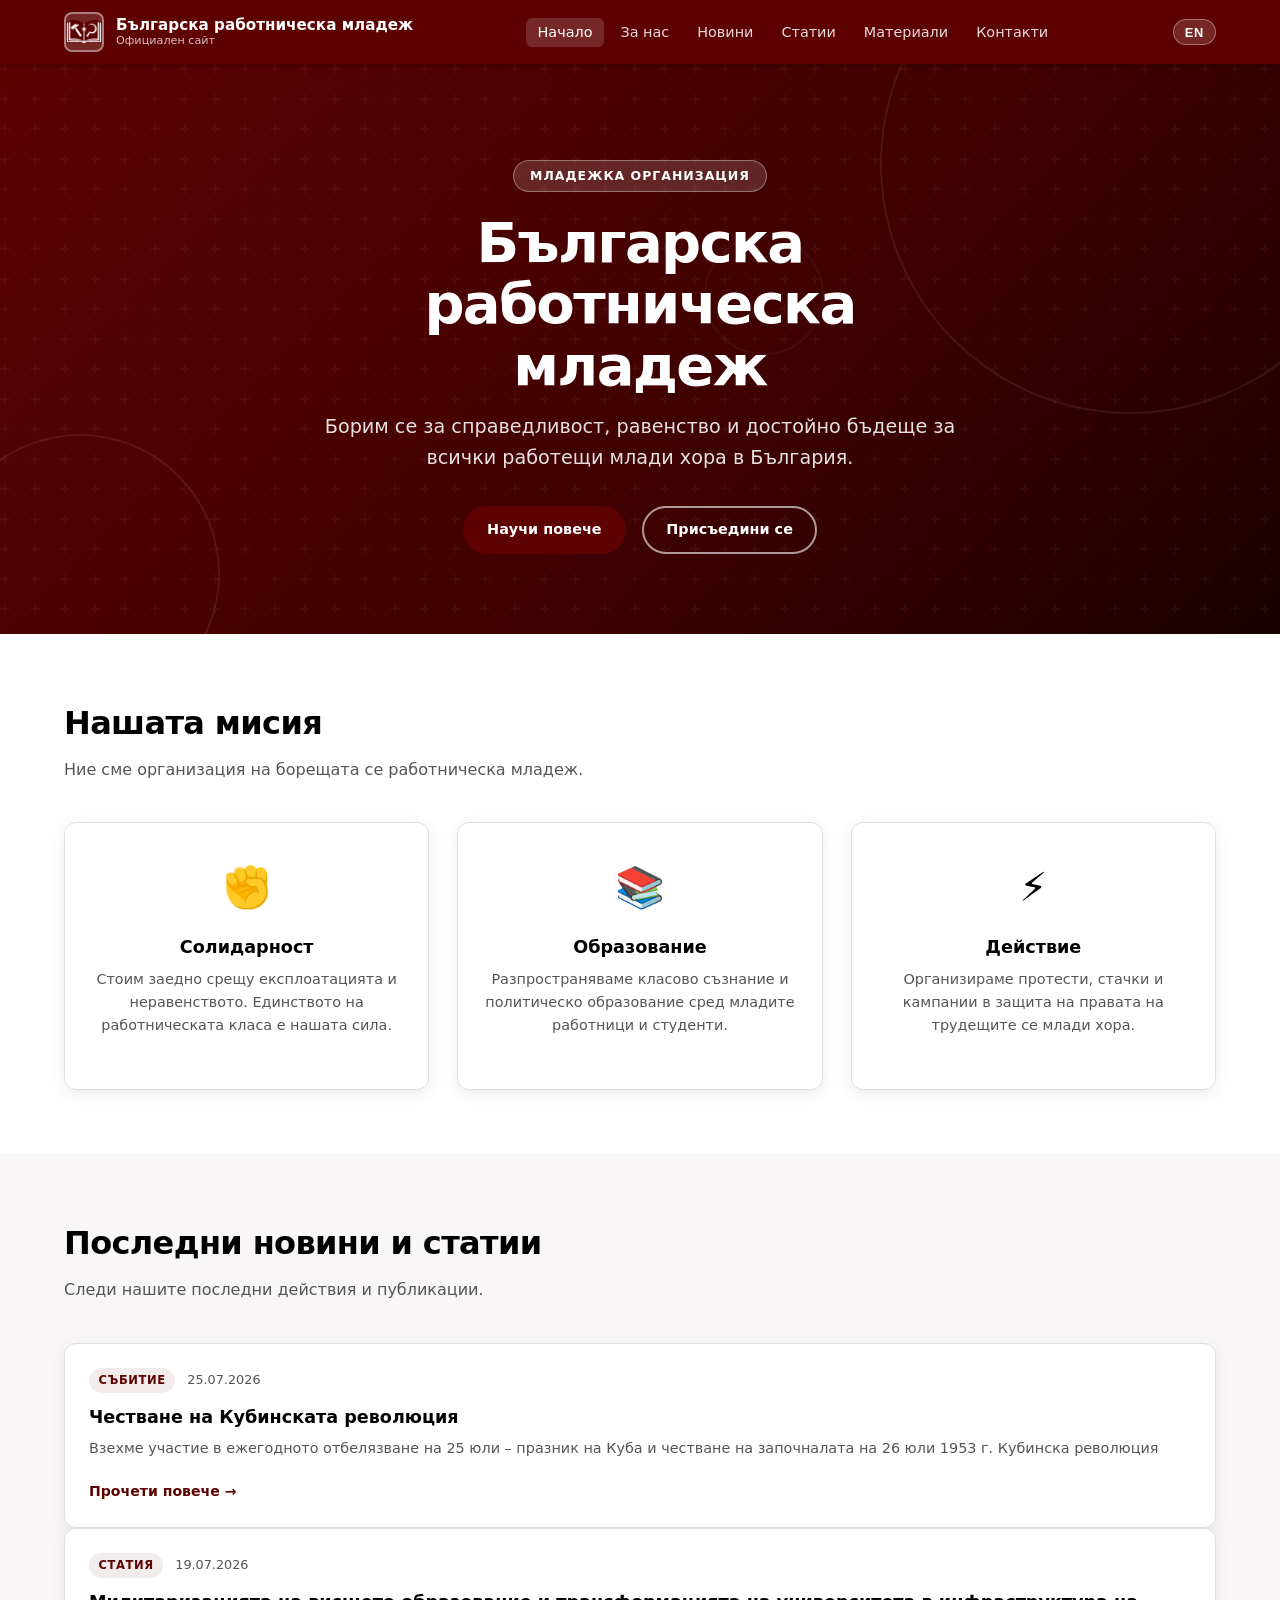
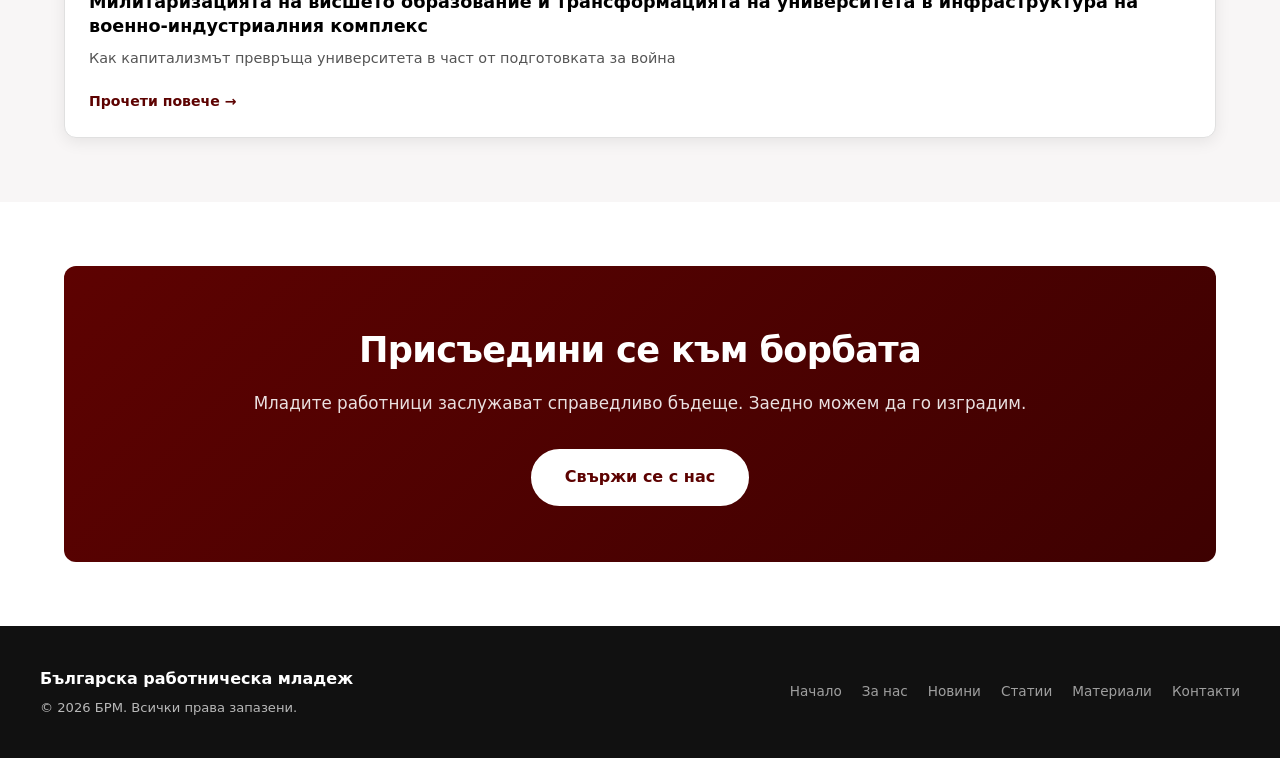
==== commit 0a4da496: "Update index.html" ====
--- a/index.html
+++ b/index.html
@@ -108,6 +108,15 @@
         <h2 data-bg="Последни новини и статии" data-en="Latest News and Articles">Последни новини и статии</h2>
         <p data-bg="Следи нашите последни действия и публикации." data-en="Follow our latest actions and publications.">Следи нашите последни действия и публикации.</p>
       </div>
+       <article class="card card--news">
+          <div class="card-meta">
+            <span class="card-tag" data-bg="Събитие" data-en="Event">Събитие</span>
+            <time class="card-date">25.07.2026</time>
+          </div>
+          <h3 class="card-title" data-bg="Честване на Кубинската революция" data-en="Celebration of the Cuban Revolution">Честване на Кубинската революция</h3>
+          <p class="card-text" data-bg="Взехме участие в ежегодното отбелязване на 25 юли – празник на Куба и честване на започналата на 26 юли 1953 г. Кубинска революция" data-en="We took part in the annual celebration of July 25th - Cuba's national holiday and commemoration of the Cuban Revolution that began on July 26, 1953.">Взехме участие в ежегодното отбелязване на 25 юли – празник на Куба и честване на започналата на 26 юли 1953 г. Кубинска революция</p>
+          <a href="celebrating-the-cuban-revolution.html" class="card-link" data-bg="Прочети повече →" data-en="Read more →">Прочети повече →</a>
+        </article>
       <article class="card card--news">
           <div class="card-meta">
             <span class="card-tag" data-bg="Статия" data-en="Article">Статия</span>
--- a/styles.css
+++ b/styles.css
@@ -1225,7 +1225,7 @@
 }
 
 .post-title {
-  font-size: clamp(1.75rem, 4vw, 2.75rem);
+  font-size: clamp(1.35rem, 2.5vw, 2.25rem);
   font-weight: 900;
   line-height: 1.15;
   letter-spacing: -0.02em;
@@ -1259,8 +1259,8 @@
 }
 
 .post-body {
-  font-size: 1.05rem;
-  line-height: 1.85;
+  font-size: 0.9rem;
+  line-height: 1.8;
   }
 
 .post-body h2 {
@@ -1538,6 +1538,101 @@
     padding: 3rem 1rem 2.5rem;
   }
 }
+/* ===========================
+   PHOTO GALLERY
+=========================== */
+
+.post-image {
+    margin: 2rem 0;
+}
+
+.post-image img {
+    width: 100%;
+    border-radius: 12px;
+    box-shadow: 0 8px 20px rgba(0,0,0,.15);
+}
+
+.post-image figcaption {
+    margin-top: .7rem;
+    text-align: center;
+    color: var(--text-muted);
+    font-size: .9rem;
+}
+
+.photo-grid {
+    display: grid;
+    grid-template-columns: repeat(2,1fr);
+    gap: 1rem;
+    margin: 2rem 0;
+}
+
+.photo-grid img {
+    width: 100%;
+    height: 260px;
+    object-fit: cover;
+    border-radius: 10px;
+    cursor: zoom-in;
+    transition: .3s;
+    box-shadow: 0 5px 15px rgba(0,0,0,.15);
+}
+
+.photo-grid img:hover {
+    transform: scale(1.03);
+}
+
+/* ===========================
+   LIGHTBOX
+=========================== */
+
+.lightbox {
+    display: none;
+    position: fixed;
+    inset: 0;
+    background: rgba(0,0,0,.92);
+    justify-content: center;
+    align-items: center;
+    z-index: 99999;
+    animation: fadeIn .25s ease;
+}
+
+.lightbox img {
+    max-width: 90%;
+    max-height: 90%;
+    border-radius: 10px;
+    box-shadow: 0 0 30px rgba(255,255,255,.15);
+}
+
+.lightbox-close {
+    position: absolute;
+    top: 20px;
+    right: 35px;
+    color: white;
+    font-size: 48px;
+    cursor: pointer;
+    user-select: none;
+}
+
+@keyframes fadeIn {
+    from {opacity:0;}
+    to {opacity:1;}
+}
+
+@media (max-width:768px){
+
+    .photo-grid{
+        grid-template-columns:1fr;
+    }
+
+    .photo-grid img{
+        height:220px;
+    }
+
+    .lightbox img{
+        max-width:95%;
+        max-height:85%;
+    }
+
+}
 
 /* ============================================================
    UTILITY
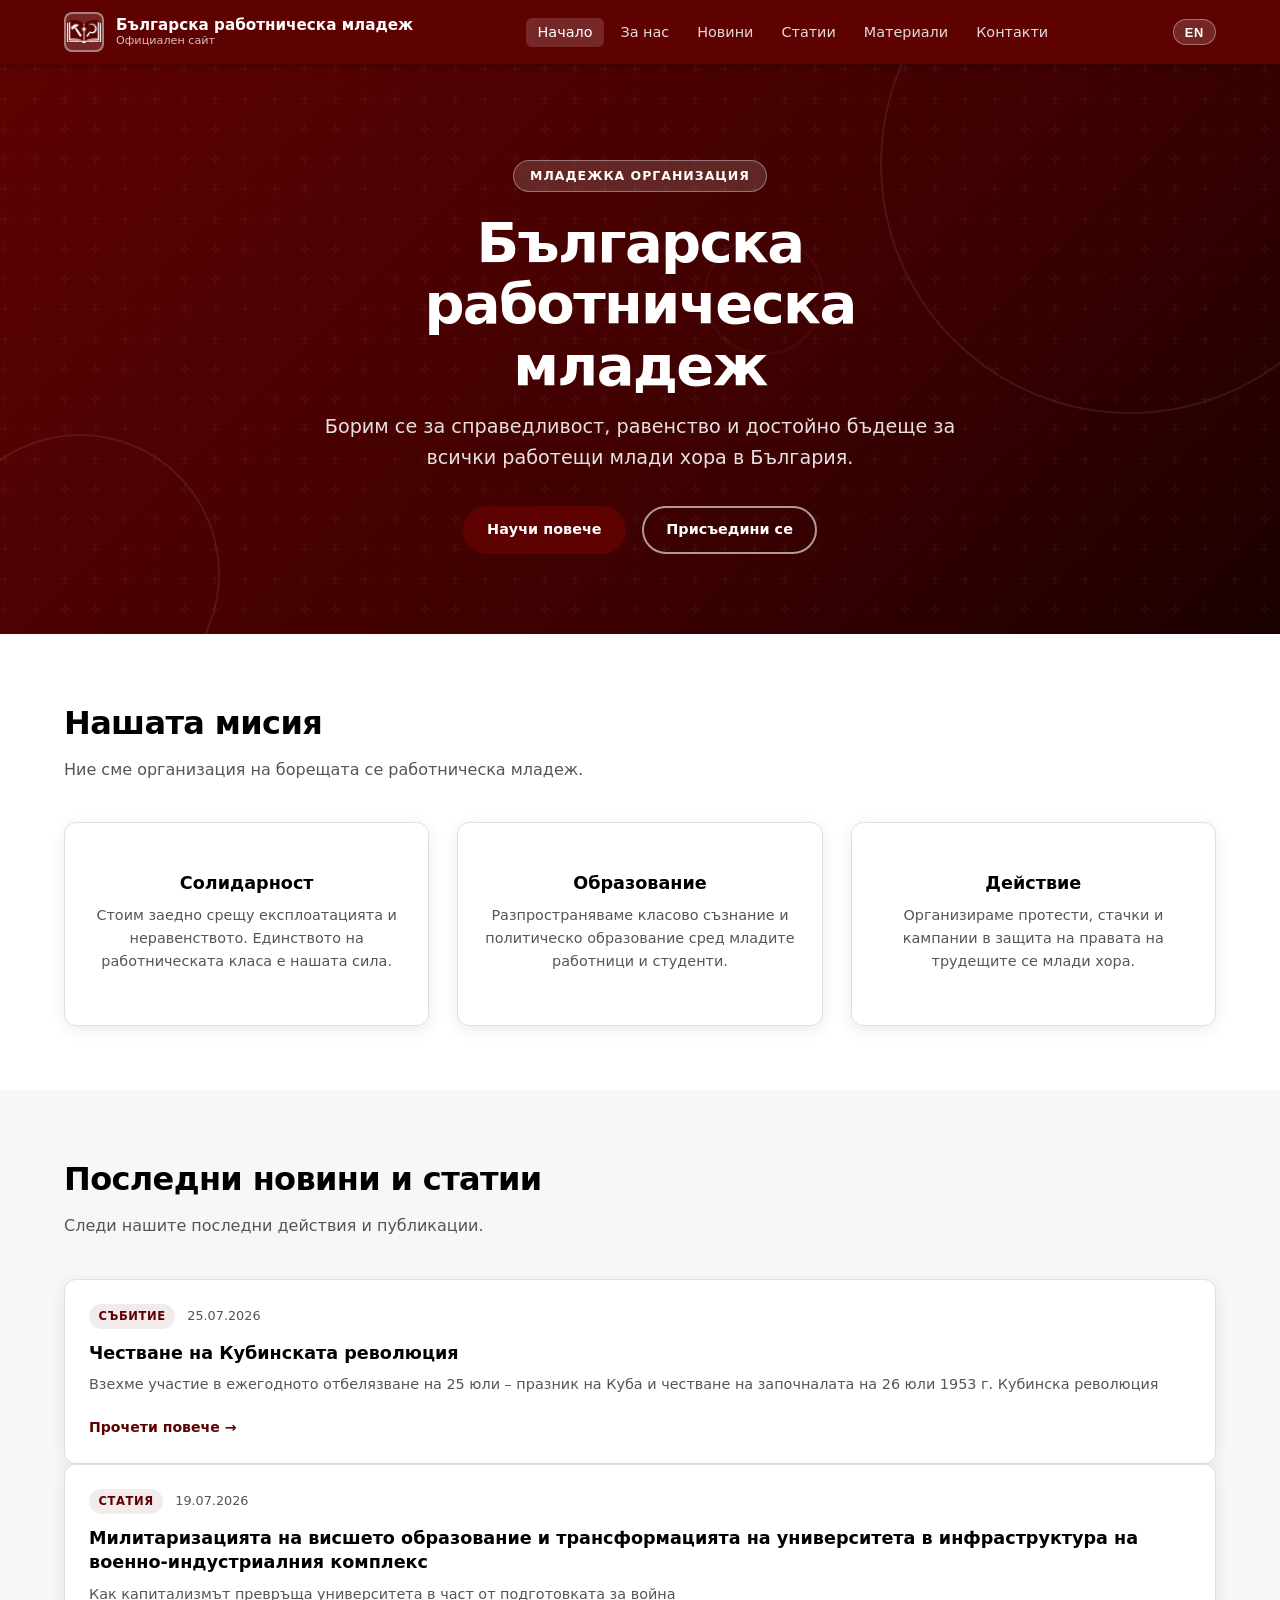
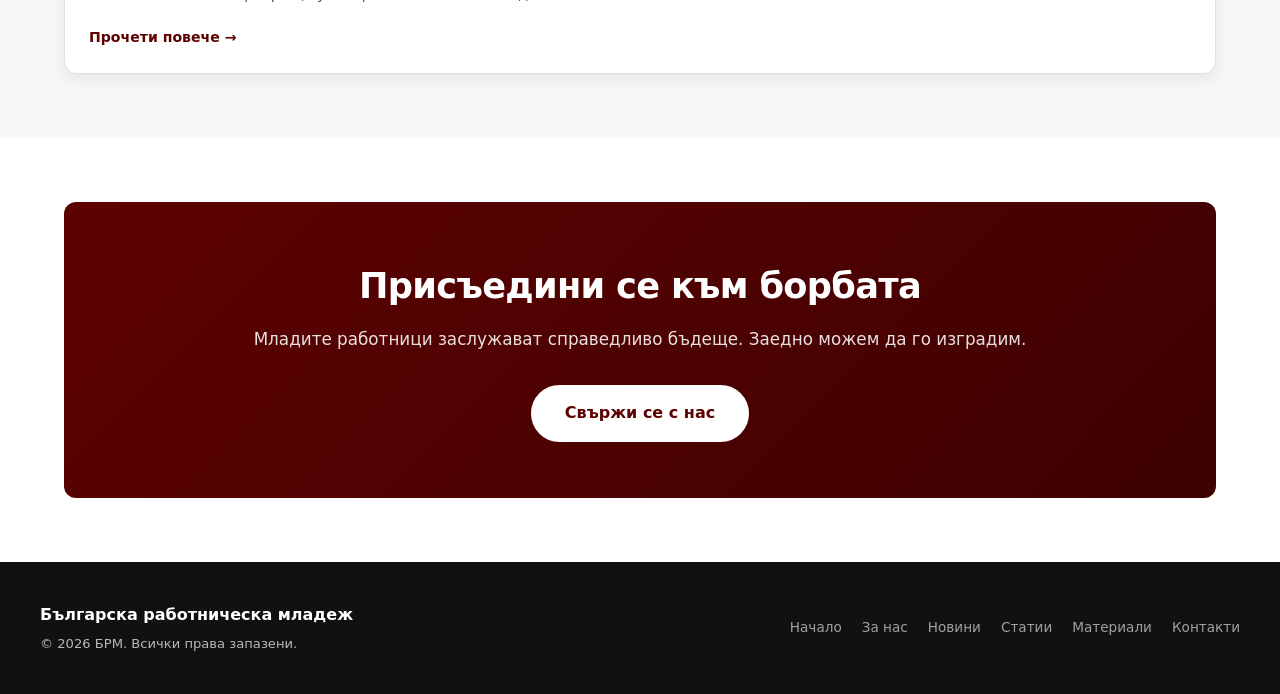
==== commit 61172c28: "Update index.html" ====
--- a/index.html
+++ b/index.html
@@ -84,17 +84,17 @@
       </div>
       <div class="cards-grid cards-grid--3">
         <div class="card card--icon">
-          <div class="card-icon">✊</div>
+          <div class="card-icon"></div>
           <h3 class="card-title" data-bg="Солидарност" data-en="Solidarity">Солидарност</h3>
           <p class="card-text" data-bg="Стоим заедно срещу експлоатацията и неравенството. Единството на работническата класа е нашата сила." data-en="We stand together against exploitation and inequality. The unity of the working class is our strength.">Стоим заедно срещу експлоатацията и неравенството. Единството на работническата класа е нашата сила.</p>
         </div>
         <div class="card card--icon">
-          <div class="card-icon">📚</div>
+          <div class="card-icon"></div>
           <h3 class="card-title" data-bg="Образование" data-en="Education">Образование</h3>
           <p class="card-text" data-bg="Разпространяваме класово съзнание и политическо образование сред младите работници и студенти." data-en="We spread class consciousness and political education among young workers and students.">Разпространяваме класово съзнание и политическо образование сред младите работници и студенти.</p>
         </div>
         <div class="card card--icon">
-          <div class="card-icon">⚡</div>
+          <div class="card-icon"></div>
           <h3 class="card-title" data-bg="Действие" data-en="Action">Действие</h3>
           <p class="card-text" data-bg="Организираме протести, стачки и кампании в защита на правата на трудещите се млади хора." data-en="We organise protests, strikes, and campaigns defending the rights of working young people.">Организираме протести, стачки и кампании в защита на правата на трудещите се млади хора.</p>
         </div>
--- a/styles.css
+++ b/styles.css
@@ -1620,11 +1620,18 @@
 @media (max-width:768px){
 
     .photo-grid{
-        grid-template-columns:1fr;
+        grid-template-columns:repeat(2,1fr);
+        gap:10px;
     }
 
     .photo-grid img{
-        height:220px;
+        width:100%;
+        height:120px;
+        object-fit:cover;
+    }
+
+    .post-image img{
+        width:100%;
     }
 
     .lightbox img{
@@ -1633,7 +1640,6 @@
     }
 
 }
-
 /* ============================================================
    UTILITY
 ============================================================ */
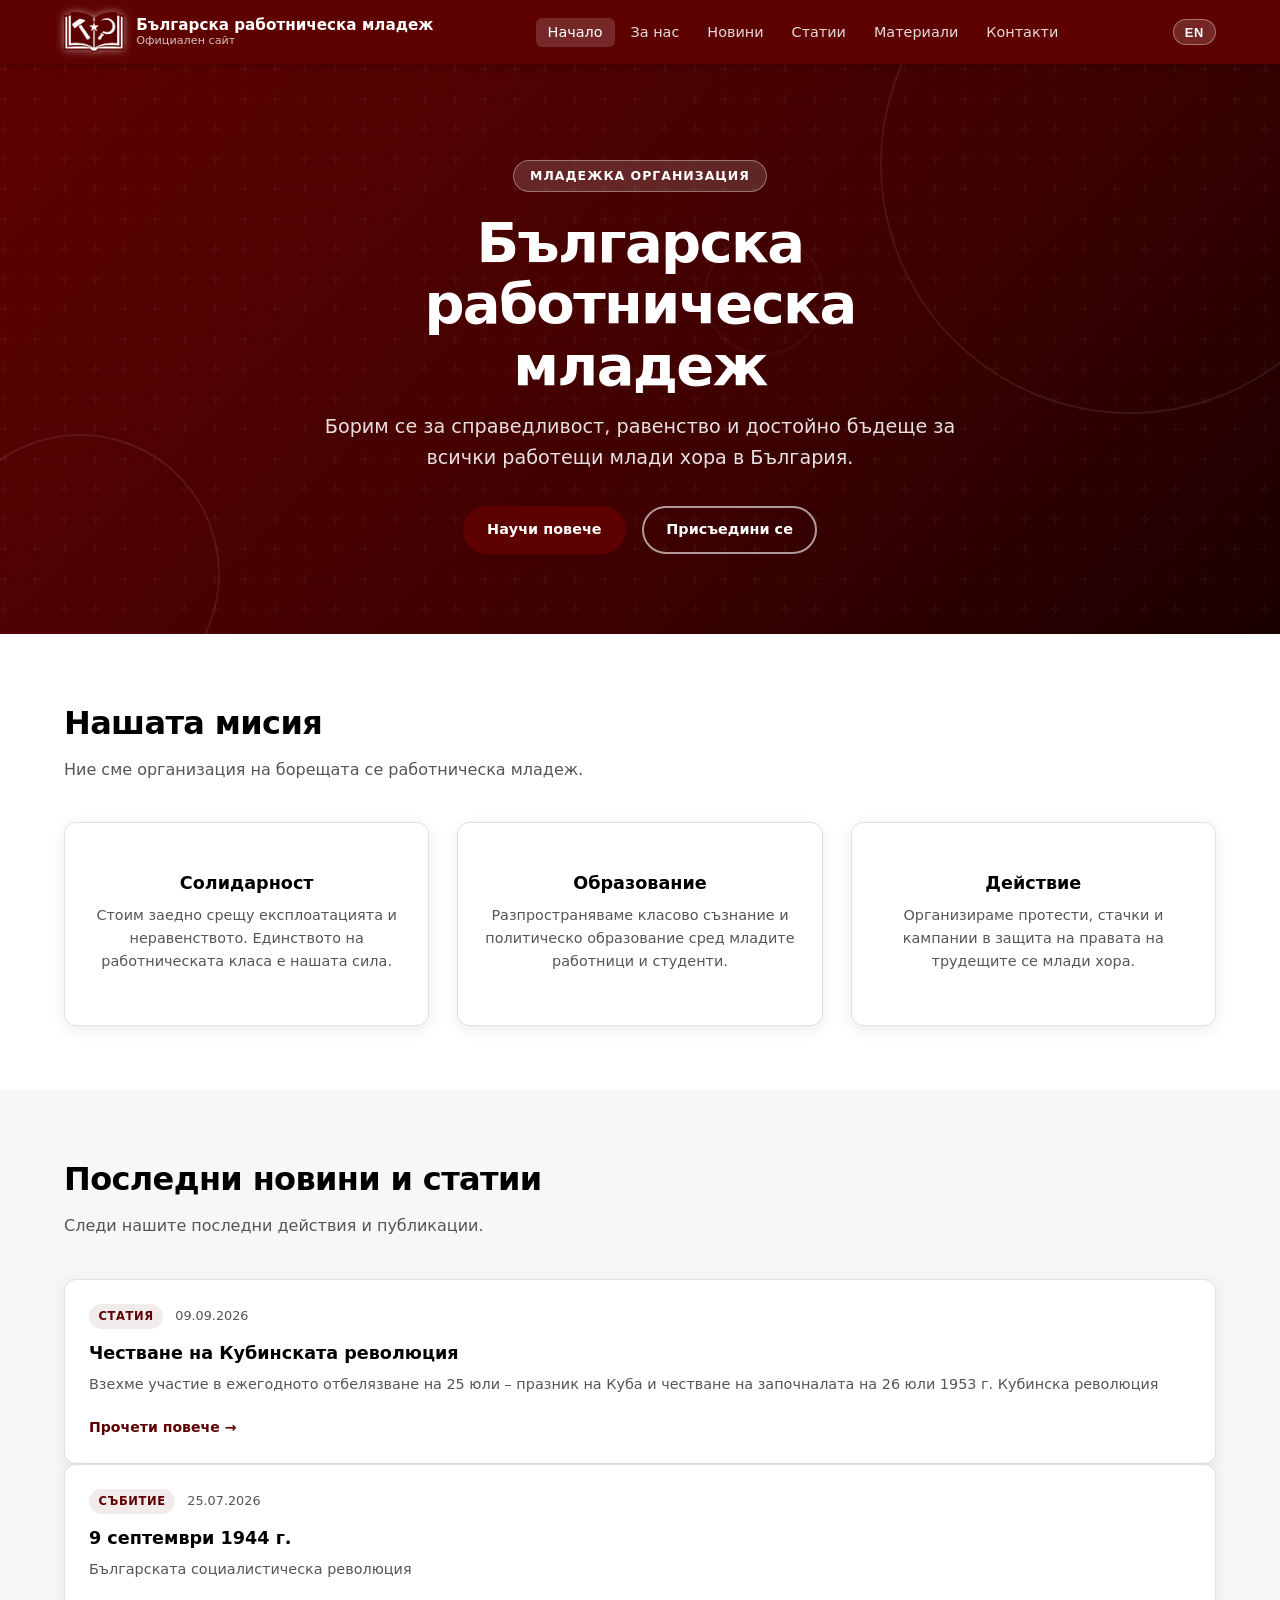
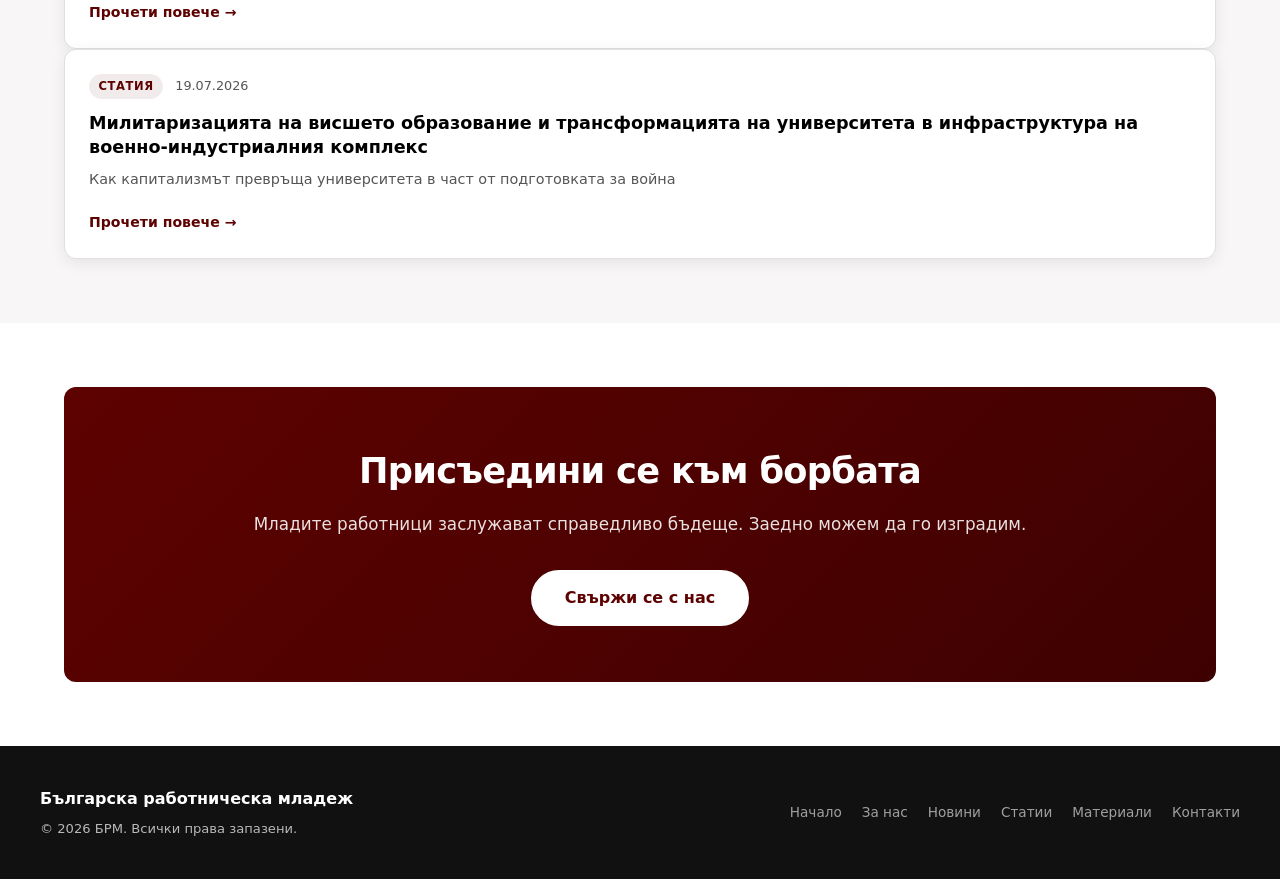
==== commit 6c6a1fe0: "Update index.html" ====
--- a/index.html
+++ b/index.html
@@ -110,12 +110,21 @@
       </div>
        <article class="card card--news">
           <div class="card-meta">
-            <span class="card-tag" data-bg="Събитие" data-en="Event">Събитие</span>
-            <time class="card-date">25.07.2026</time>
+            <span class="card-tag" data-bg="Статия" data-en="Article">Статия</span>
+            <time class="card-date">09.09.2026</time>
           </div>
           <h3 class="card-title" data-bg="Честване на Кубинската революция" data-en="Celebration of the Cuban Revolution">Честване на Кубинската революция</h3>
           <p class="card-text" data-bg="Взехме участие в ежегодното отбелязване на 25 юли – празник на Куба и честване на започналата на 26 юли 1953 г. Кубинска революция" data-en="We took part in the annual celebration of July 25th - Cuba's national holiday and commemoration of the Cuban Revolution that began on July 26, 1953.">Взехме участие в ежегодното отбелязване на 25 юли – празник на Куба и честване на започналата на 26 юли 1953 г. Кубинска революция</p>
           <a href="celebrating-the-cuban-revolution.html" class="card-link" data-bg="Прочети повече →" data-en="Read more →">Прочети повече →</a>
+        </article>
+       <article class="card card--news">
+          <div class="card-meta">
+            <span class="card-tag" data-bg="Събитие" data-en="Event">Събитие</span>
+            <time class="card-date">25.07.2026</time>
+          </div>
+          <h3 class="card-title" data-bg="9 септември 1944 г." data-en="September 9 1944">9 септември 1944 г.</h3>
+          <p class="card-text" data-bg="Българската социалистическа революция" data-en="The Bulgarian socialist revolution">Българската социалистическа революция</p>
+          <a href="the-bulgarian-socialist-revolution.html" class="card-link" data-bg="Прочети повече →" data-en="Read more →">Прочети повече →</a>
         </article>
       <article class="card card--news">
           <div class="card-meta">
--- a/styles.css
+++ b/styles.css
@@ -86,19 +86,28 @@
 }
 
 .brand-abbr {
-  background: rgba(255, 255, 255, 0.15);
-  border: 2px solid rgba(255, 255, 255, 0.4);
-  color: #fff;
-  font-weight: 800;
-  font-size: 1rem;
-  width: 40px;
-  height: 40px;
-  border-radius: 8px;
+	font-weight: 800; 
+	font-size: 1rem;
   display: flex;
   align-items: center;
   justify-content: center;
+  flex-shrink: 0;
   letter-spacing: 0.05em;
-  flex-shrink: 0;
+
+  background: transparent;
+  border: none;
+  border-radius: 0;
+  box-shadow: none;
+
+  width: auto;
+  height: auto;
+  padding: 0;
+}
+.brand-logo {
+  display: block;
+  height: 40px;  
+  width: auto;
+  filter: drop-shadow(0 0 4px rgba(255,255,255,.5));
 }
 
 .brand-name {
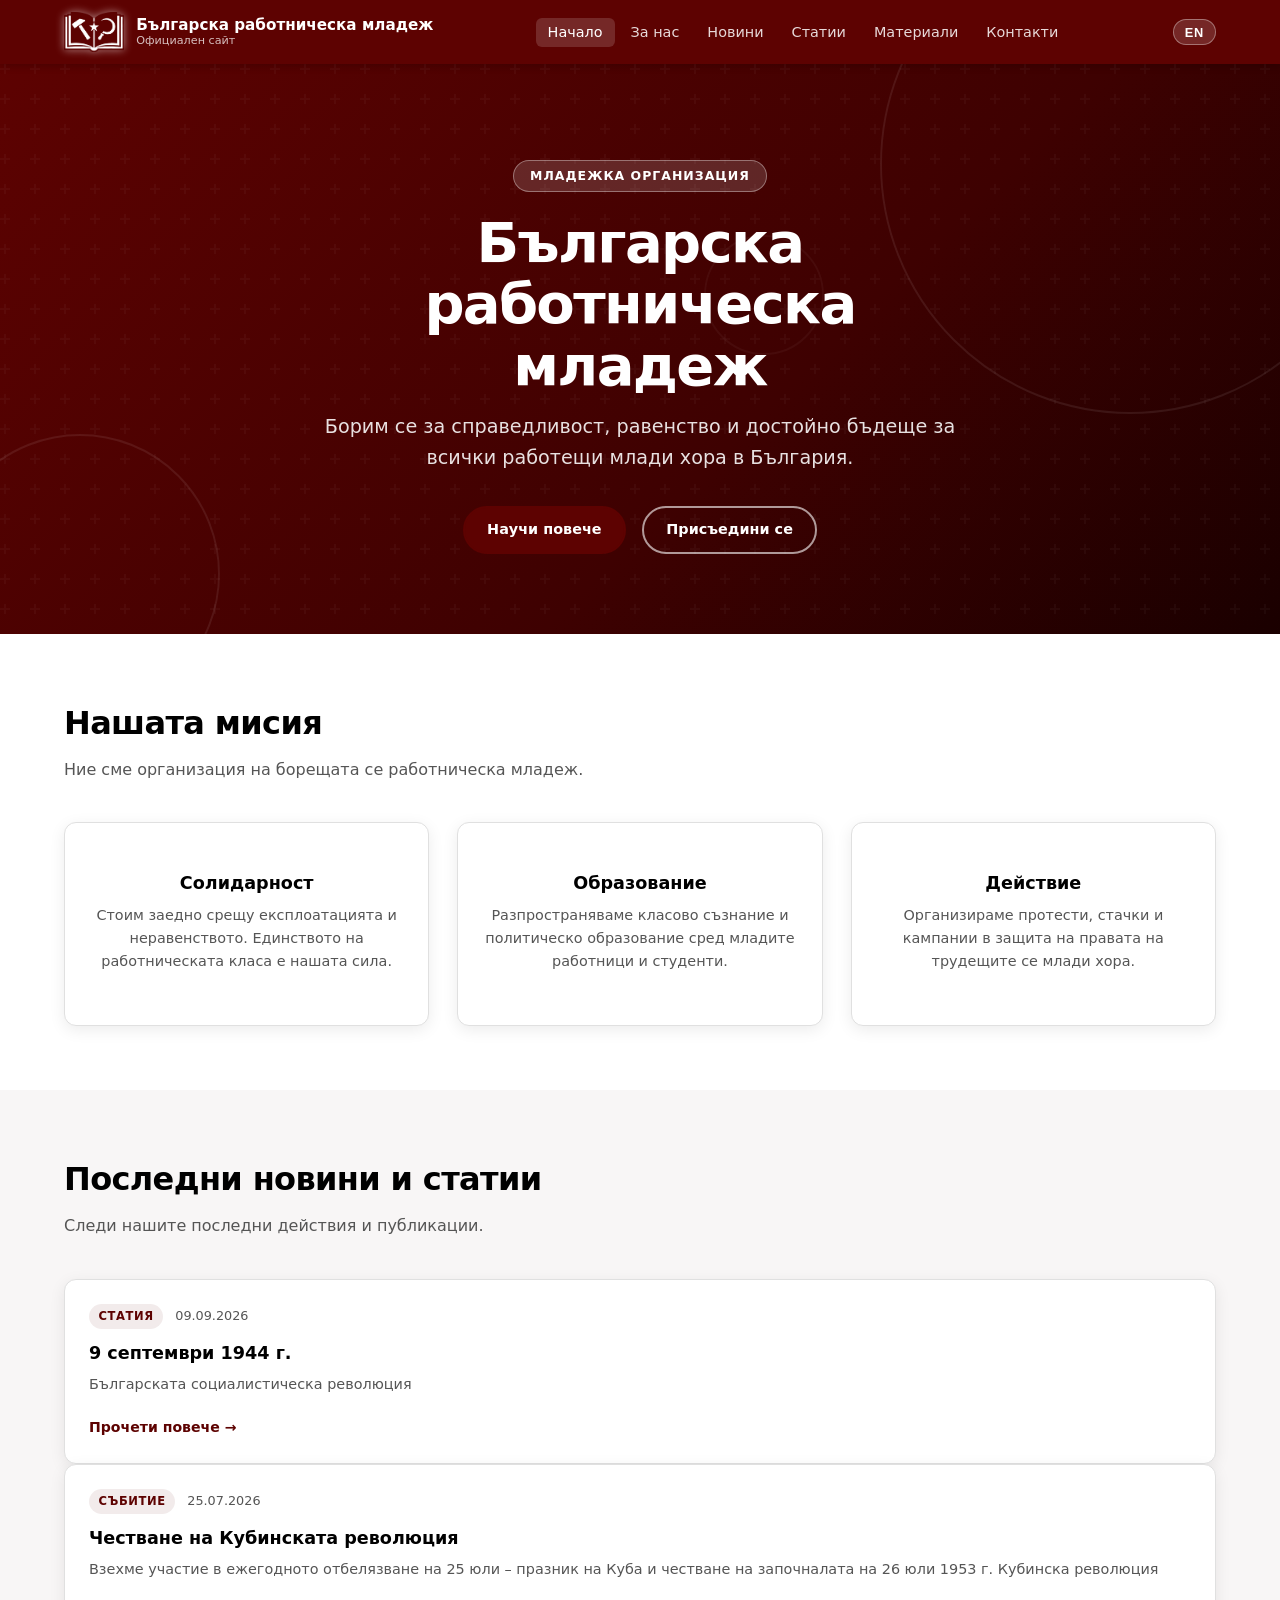
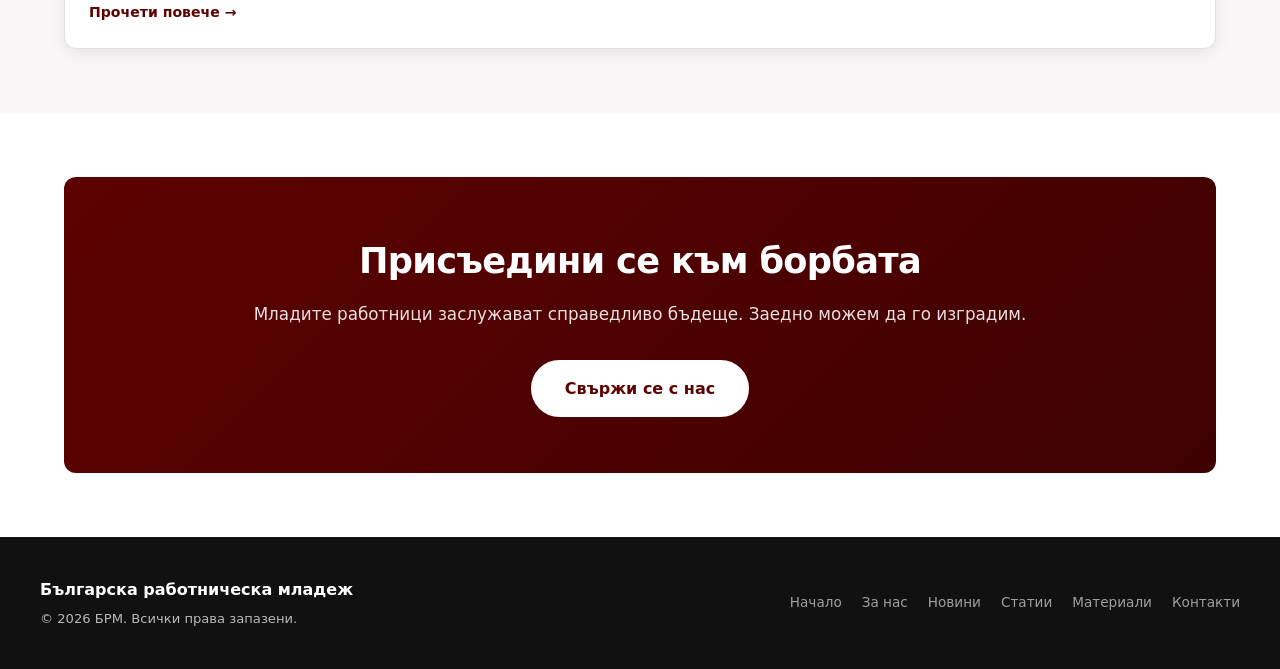
==== commit 5b015bad: "Update index.html" ====
--- a/index.html
+++ b/index.html
@@ -113,27 +113,18 @@
             <span class="card-tag" data-bg="Статия" data-en="Article">Статия</span>
             <time class="card-date">09.09.2026</time>
           </div>
-          <h3 class="card-title" data-bg="Честване на Кубинската революция" data-en="Celebration of the Cuban Revolution">Честване на Кубинската революция</h3>
-          <p class="card-text" data-bg="Взехме участие в ежегодното отбелязване на 25 юли – празник на Куба и честване на започналата на 26 юли 1953 г. Кубинска революция" data-en="We took part in the annual celebration of July 25th - Cuba's national holiday and commemoration of the Cuban Revolution that began on July 26, 1953.">Взехме участие в ежегодното отбелязване на 25 юли – празник на Куба и честване на започналата на 26 юли 1953 г. Кубинска революция</p>
-          <a href="celebrating-the-cuban-revolution.html" class="card-link" data-bg="Прочети повече →" data-en="Read more →">Прочети повече →</a>
+         <h3 class="card-title" data-bg="9 септември 1944 г." data-en="September 9 1944">9 септември 1944 г.</h3>
+          <p class="card-text" data-bg="Българската социалистическа революция" data-en="The Bulgarian socialist revolution">Българската социалистическа революция</p>
+          <a href="the-bulgarian-socialist-revolution.html" class="card-link" data-bg="Прочети повече →" data-en="Read more →">Прочети повече →</a>
         </article>
        <article class="card card--news">
           <div class="card-meta">
             <span class="card-tag" data-bg="Събитие" data-en="Event">Събитие</span>
             <time class="card-date">25.07.2026</time>
           </div>
-          <h3 class="card-title" data-bg="9 септември 1944 г." data-en="September 9 1944">9 септември 1944 г.</h3>
-          <p class="card-text" data-bg="Българската социалистическа революция" data-en="The Bulgarian socialist revolution">Българската социалистическа революция</p>
-          <a href="the-bulgarian-socialist-revolution.html" class="card-link" data-bg="Прочети повече →" data-en="Read more →">Прочети повече →</a>
-        </article>
-      <article class="card card--news">
-          <div class="card-meta">
-            <span class="card-tag" data-bg="Статия" data-en="Article">Статия</span>
-            <time class="card-date">19.07.2026</time>
-          </div>
-          <h3 class="card-title" data-bg="Милитаризацията на висшето образование и трансформацията на университета в инфраструктура на военно-индустриалния комплекс" data-en="The militarization of higher education and the transformation of the university into an infrastructure of the military-industrial complex">Милитаризацията на висшето образование и трансформацията на университета в инфраструктура на военно-индустриалния комплекс</h3>
-          <p class="card-text" data-bg="Как капитализмът превръща университета в част от подготовката за война" data-en="How capitalism turns the university into part of the preparation for war">Как капитализмът превръща университета в част от подготовката за война</p>
-          <a href="militarization-of-higher-education.html" class="card-link" data-bg="Прочети повече →" data-en="Read more →">Прочети повече →</a>
+          <h3 class="card-title" data-bg="Честване на Кубинската революция" data-en="Celebration of the Cuban Revolution">Честване на Кубинската революция</h3>
+          <p class="card-text" data-bg="Взехме участие в ежегодното отбелязване на 25 юли – празник на Куба и честване на започналата на 26 юли 1953 г. Кубинска революция" data-en="We took part in the annual celebration of July 25th - Cuba's national holiday and commemoration of the Cuban Revolution that began on July 26, 1953.">Взехме участие в ежегодното отбелязване на 25 юли – празник на Куба и честване на започналата на 26 юли 1953 г. Кубинска революция</p>
+          <a href="celebrating-the-cuban-revolution.html" class="card-link" data-bg="Прочети повече →" data-en="Read more →">Прочети повече →</a>
         </article>
     </div>
   </section>
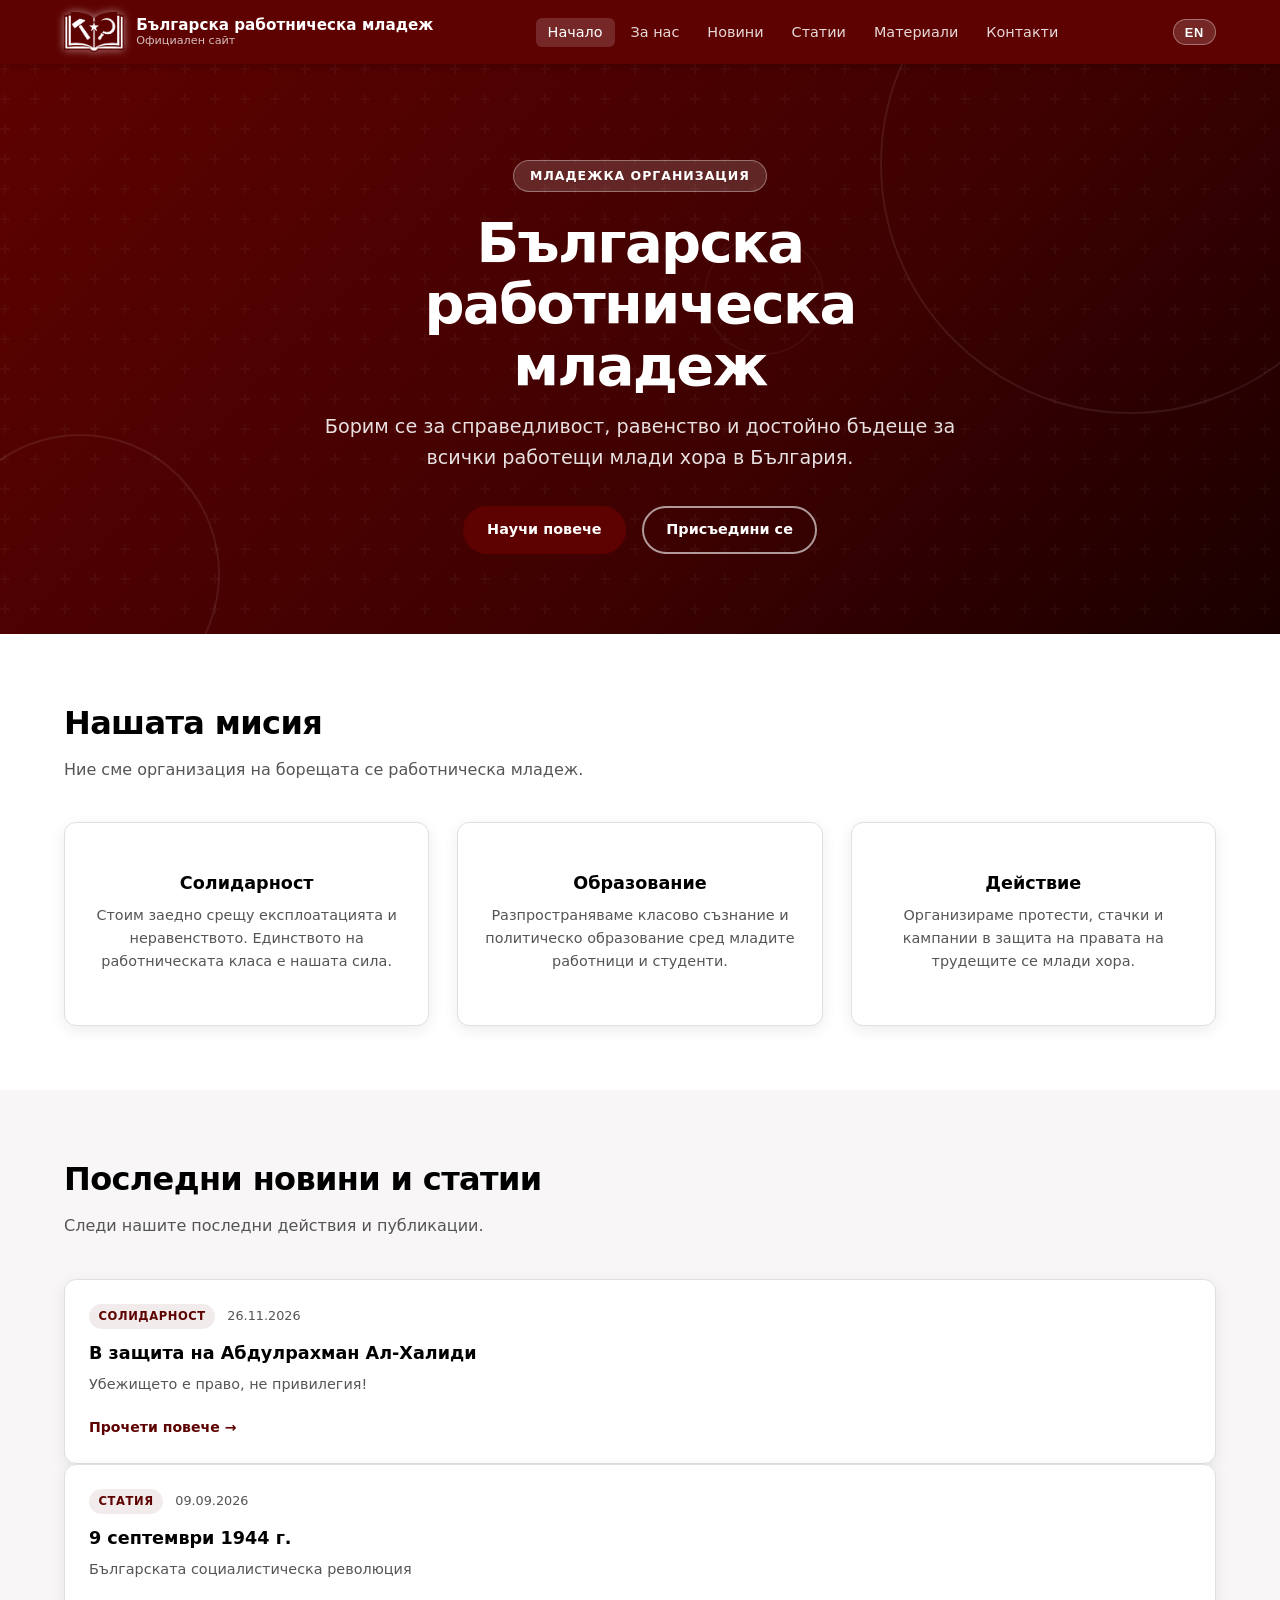
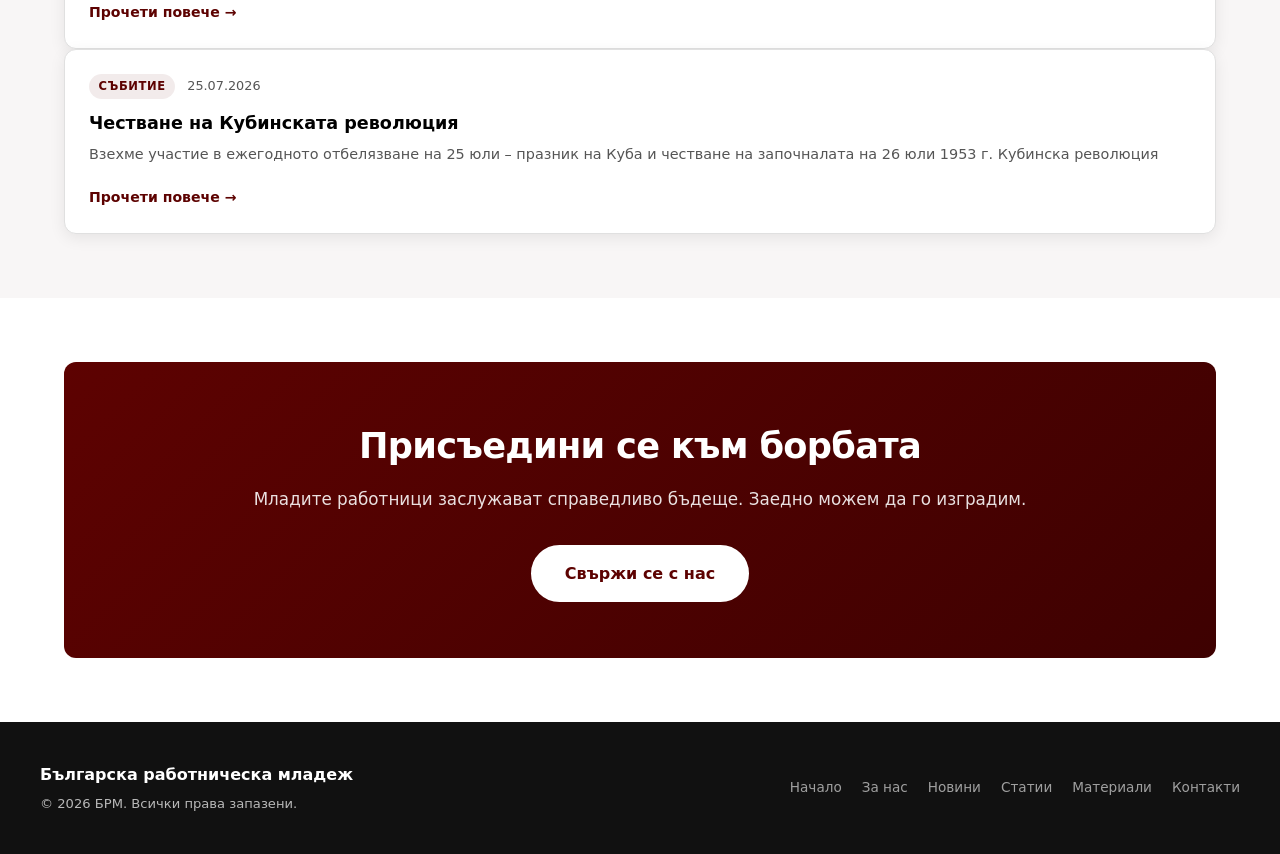
==== commit 6d759e7c: "Update index.html" ====
--- a/index.html
+++ b/index.html
@@ -108,6 +108,15 @@
         <h2 data-bg="Последни новини и статии" data-en="Latest News and Articles">Последни новини и статии</h2>
         <p data-bg="Следи нашите последни действия и публикации." data-en="Follow our latest actions and publications.">Следи нашите последни действия и публикации.</p>
       </div>
+      <article class="card card--news">
+          <div class="card-meta">
+            <span class="card-tag" data-bg="Солидарност" data-en="Solidarity">Солидарност</span>
+            <time class="card-date">26.11.2026</time>
+          </div>
+          <h3 class="card-title" data-bg="В защита на Абдулрахман Ал-Халиди" data-en="Celebration of the Cuban Revolution">В защита на Абдулрахман Ал-Халиди</h3>
+          <p class="card-text" data-bg="Убежището е право, не привилегия!" data-en="Asylum is a right, not a privilege!">Убежището е право, не привилегия!</p>
+          <a href="in-defence-of-abdulrahman.html" class="card-link" data-bg="Прочети повече →" data-en="Read more →">Прочети повече →</a>
+        </article>
        <article class="card card--news">
           <div class="card-meta">
             <span class="card-tag" data-bg="Статия" data-en="Article">Статия</span>
